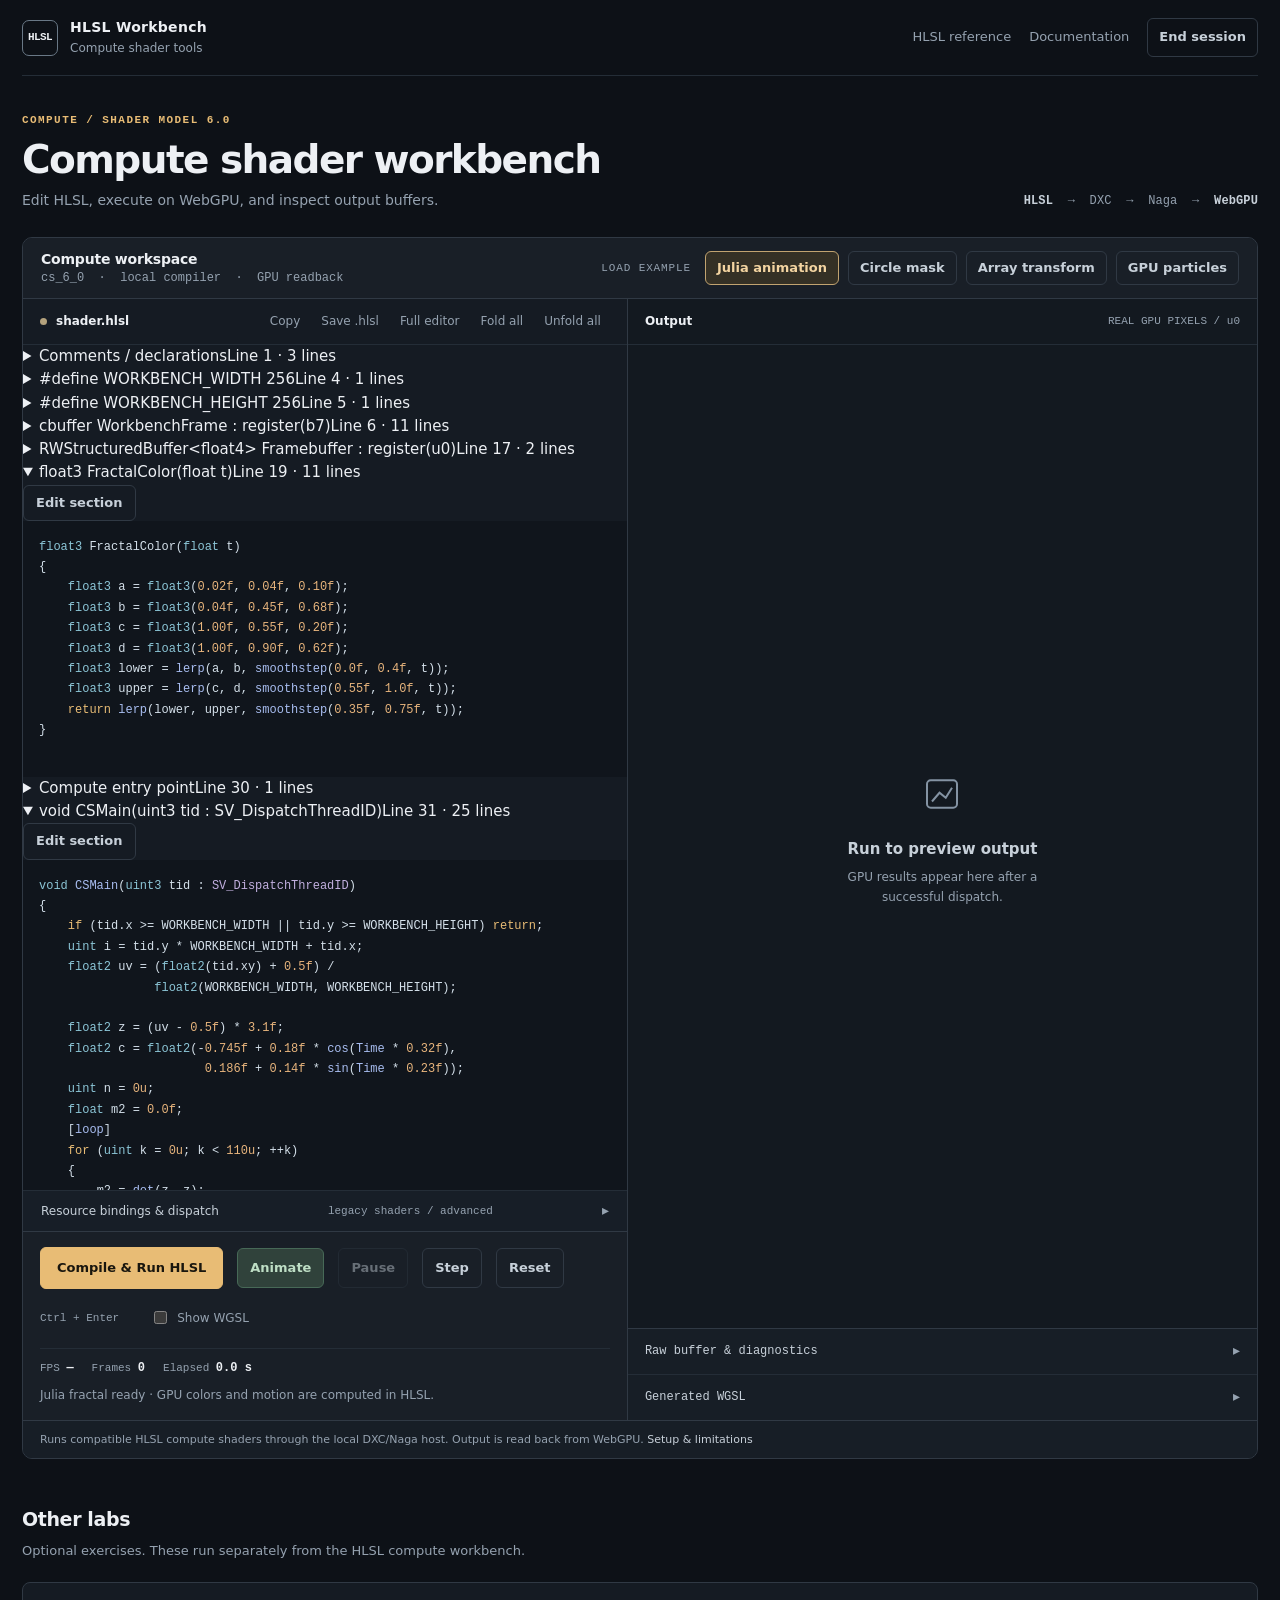
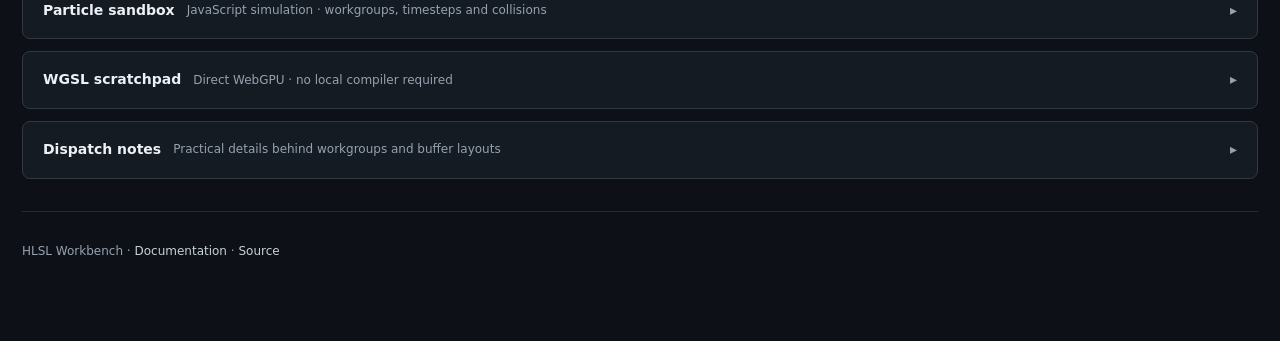
==== playground/index.html @ 0b7e2bdc "ui: add collapsible code section controls and concise hover documentation linked to separate example" ====
<!doctype html>
<html lang="en">
<head>
<meta charset="utf-8">
<meta name="viewport" content="width=device-width,initial-scale=1">
<meta name="description" content="HLSL shader workbench. Edit, compile, execute and inspect real WebGPU compute results.">
<meta name="theme-color" content="#0d1117">
<title>HLSL Workbench — Compute Shader Lab</title>
<link rel="stylesheet" href="workbench.css">
</head>
<body>
<main class="wrap">
  <header class="site-header">
    <div class="brand">
      <span class="brand-icon" aria-hidden="true">HLSL</span>
      <div>
        <div class="brand-title">HLSL Workbench</div>
        <div class="brand-sub">Compute shader tools</div>
      </div>
    </div>
    <nav class="header-actions" aria-label="Workspace navigation">
      <a href="hlsl-reference.html">HLSL reference</a>
      <a href="README.md">Documentation</a>
      <button class="quiet-button" id="close-playground" type="button" aria-label="End this playground session and stop the local compiler">End session</button>
    </nav>
  </header>

  <section class="hero" aria-labelledby="page-heading">
    <div>
      <div class="eyebrow">Compute / Shader Model 6.0</div>
      <h1 id="page-heading">Compute shader workbench</h1>
      <p>Edit HLSL, execute on WebGPU, and inspect output buffers.</p>
    </div>
    <div class="pipeline" aria-label="Compilation pipeline">
      <strong>HLSL</strong> &nbsp;→&nbsp; DXC &nbsp;→&nbsp; Naga &nbsp;→&nbsp; <strong>WebGPU</strong>
    </div>
  </section>

  <section class="workbench" aria-label="HLSL compute shader workbench">
    <div class="workbench-bar">
      <div>
        <div class="workbench-label">Compute workspace</div>
        <div class="workbench-meta">cs_6_0 &nbsp;·&nbsp; local compiler &nbsp;·&nbsp; GPU readback</div>
      </div>
      <div class="preset-bar" role="group" aria-label="Load a shader example">
        <span class="preset-label">Load example</span>
        <button id="example-julia" class="preset-button" type="button" aria-pressed="true">Julia animation</button>
        <button id="example-circle" class="preset-button" type="button" aria-pressed="false">Circle mask</button>
        <button id="example-scale" class="preset-button" type="button" aria-pressed="false">Array transform</button>
        <button id="restore-example" class="preset-button" type="button" aria-pressed="false">GPU particles</button>
      </div>
    </div>

    <div class="workspace-grid">
      <section class="editor-surface" aria-label="HLSL code editor">
        <div class="pane-header">
          <div class="pane-label"><span class="file-mark" aria-hidden="true"></span> shader.hlsl</div>
          <div class="editor-tools">
            <button id="copy" type="button">Copy</button>
            <button id="download" type="button">Save .hlsl</button>
            <button id="toggle-code-sections" class="editor-mode-button" type="button" aria-pressed="true">Full editor</button>
            <button id="fold-all" class="editor-mode-button" type="button">Fold all</button>
            <button id="unfold-all" class="editor-mode-button" type="button">Unfold all</button>
          </div>
        </div>
        <label class="sr-only" for="code">Editable HLSL compute shader source</label>
        <div class="editor-frame">
          <pre id="code-highlight" class="code-highlight" aria-hidden="true"><code id="code-highlight-content"></code></pre>
          <textarea id="code" class="code-editor" spellcheck="false" autocomplete="off" autocapitalize="off" aria-label="Editable HLSL compute shader source"></textarea>
        </div>
        <div id="code-sections" class="code-sections-view" aria-label="Foldable and editable HLSL code sections" hidden></div>
        <details class="bindings-panel">
          <summary>Resource bindings &amp; dispatch <span class="pane-hint">legacy shaders / advanced</span></summary>
          <p class="muted">Full-color Framebuffer HLSL shaders automatically use u0 and b7; no JSON animation manifest is needed. Older buffer-oriented examples still use this manual JSON panel.</p>
          <label class="sr-only" for="bindings">JSON buffer layout and dispatch</label>
          <textarea id="bindings" spellcheck="false" aria-label="JSON buffer layout and dispatch"></textarea>
        </details>
        <div class="run-bar">
          <div class="run-controls">
            <button id="run-gpu" class="primary" type="button">Compile &amp; Run HLSL</button>
            <button id="animate-gpu" class="minor-button" type="button">Animate</button>
            <button id="pause-gpu" class="minor-button" type="button" disabled>Pause</button>
            <button id="step-gpu" class="minor-button" type="button">Step</button>
            <button id="reset-gpu" class="minor-button" type="button">Reset</button>
            <span class="run-hint">Ctrl + Enter</span>
            <label class="check-wgsl"><input type="checkbox" id="show-wgsl"> Show WGSL</label>
          </div>
          <div class="animation-stats" aria-label="Live HLSL GPU animation counters">
            <span>FPS <strong id="animation-fps">—</strong></span>
            <span>Frames <strong id="animation-frames">0</strong></span>
            <span>Elapsed <strong id="animation-time">0.0 s</strong></span>
          </div>
          <p id="compile-status" role="status" aria-live="polite">Ready to compile.</p>
        </div>
      </section>

      <section class="preview-surface" aria-label="Shader output and GPU visualization">
        <div class="pane-header">
          <div class="pane-label">Output</div>
          <div class="pane-hint">REAL GPU PIXELS / u0</div>
        </div>
        <div class="preview-stage">
          <div id="gpu-preview-empty" class="preview-empty">
            <div class="preview-empty-inner">
              <div class="empty-graphic" aria-hidden="true"><svg viewBox="0 0 32 32" fill="none" stroke="currentColor" stroke-width="1.6"><rect x="4" y="5" width="24" height="22" rx="3"/><path d="M8 22l6-7 5 4 5-8"/></svg></div>
              <h3>Run to preview output</h3>
              <p>GPU results appear here after a successful dispatch.</p>
            </div>
          </div>
          <section id="gpu-visual-panel" class="gpu-visual-panel" aria-label="Actual GPU output visualization" hidden>
            <div class="visual-heading">
              <h3 id="gpu-visual-title">GPU output</h3>
              <span class="data-provenance">WebGPU / readback</span>
            </div>
            <div class="visual-chart">
              <canvas id="gpu-visual" width="640" height="640" role="img" aria-label="Actual GPU output, plotted as a square mask heatmap, XY scatter, or numeric bar chart"></canvas>
            </div>
            <p id="gpu-visual-legend"></p>
            <div class="visual-metrics" aria-label="GPU buffer statistics">
              <div class="visual-metric"><span>Samples</span><strong id="viz-samples">—</strong></div>
              <div class="visual-metric"><span id="viz-coverage-label">Coverage</span><strong id="viz-coverage">—</strong></div>
              <div class="visual-metric"><span>Range</span><strong id="viz-range">—</strong></div>
              <div class="visual-metric"><span>Mean</span><strong id="viz-mean">—</strong></div>
            </div>
            <p id="gpu-visual-summary" role="status" aria-live="polite"></p>
          </section>
        </div>
        <div class="inspectors">
          <details id="debug-output-panel">
            <summary>Raw buffer &amp; diagnostics</summary>
            <pre id="gpu-output" class="result-panel" aria-label="Compute shader output and errors">Run a shader to inspect its buffer contents.</pre>
          </details>
          <details id="wgsl-details">
            <summary>Generated WGSL</summary>
            <pre id="generated-wgsl" class="result-panel" aria-label="Translated HLSL-to-WGSL source" hidden></pre>
          </details>
        </div>
      </section>
    </div>
    <div class="workbench-foot">
      Runs compatible HLSL compute shaders through the local DXC/Naga host. Output is read back from WebGPU.
      <a href="README.md">Setup &amp; limitations</a>
    </div>
  </section>

  <section class="after-workbench" aria-label="Additional shader learning labs">
    <h2>Other labs</h2>
    <p class="section-intro">Optional exercises. These run separately from the HLSL compute workbench.</p>

    <details class="secondary-lab">
      <summary><span class="secondary-title">Particle sandbox</span><span class="secondary-desc">JavaScript simulation · workgroups, timesteps and collisions</span></summary>
      <div class="secondary-content">
        <div class="demo-grid">
          <aside class="demo-controls" aria-label="Simulation controls">
            <div class="ctrl"><label for="count">Particle count <output id="countValue">64</output></label><input id="count" type="range" min="1" max="256" value="64" step="1"></div>
            <div class="ctrl"><label for="gravity">Gravity <output id="gravityValue">1.20</output></label><input id="gravity" type="range" min="0" max="5" value="1.2" step=".1"></div>
            <div class="ctrl"><label for="bounce">Wall restitution <output id="bounceValue">0.75</output></label><input id="bounce" type="range" min="0" max="1" value=".75" step=".05"></div>
            <div class="ctrl"><label for="drag">Drag <output id="dragValue">0.05</output></label><input id="drag" type="range" min="0" max="2" value=".05" step=".05"></div>
            <div class="ctrl"><label for="timestep">Fixed time step <output id="timestepValue">16 ms</output></label><input id="timestep" type="range" min="4" max="40" value="16" step="1"></div>
            <div class="ctrl"><label for="groupsize">Threads per group</label><select id="groupsize"><option>32</option><option selected>64</option><option>128</option><option>256</option></select></div>
            <div class="ctrl"><label for="speed">Playback speed <output id="speedValue">1.00×</output></label><input id="speed" type="range" min=".25" max="2" value="1" step=".25"></div>
            <div class="buttons"><button class="primary" id="pause" type="button">Pause</button><button id="step" type="button">Step once</button><button id="reset" type="button">Reset</button></div>
            <p class="hint">Drag on the simulation to launch a particle.</p>
          </aside>
          <section aria-label="JavaScript particle visualization">
            <canvas id="scene" width="920" height="430" aria-label="JavaScript particle simulation, drag to launch a ball" role="img">Canvas required.</canvas>
            <div class="stats" aria-live="polite">
              <div class="stat"><strong id="statParticles">64</strong><span>Active particles</span></div>
              <div class="stat"><strong id="statGroups">1</strong><span>Workgroups</span></div>
              <div class="stat"><strong id="statIdle">0</strong><span>Idle lanes</span></div>
              <div class="stat"><strong id="statSteps">0</strong><span>Steps</span></div>
            </div>
            <p class="notice" id="notice" role="status">Drag in the simulation to launch a particle.</p>
            <h3>Workgroup occupancy</h3>
            <div id="groups" aria-label="Workgroup occupancy visualization"></div>
          </section>
        </div>
      </div>
    </details>

    <details class="secondary-lab">
      <summary><span class="secondary-title">WGSL scratchpad</span><span class="secondary-desc">Direct WebGPU · no local compiler required</span></summary>
      <div class="secondary-content">
        <p class="muted">This is a separate WGSL compute exercise, not HLSL. Change the multiplier and inspect the returned numbers.</p>
        <label for="wgsl-code">WGSL source</label>
        <textarea id="wgsl-code" class="code-editor" spellcheck="false" autocomplete="off" autocapitalize="off" aria-label="Editable WGSL shader source"></textarea>
        <label for="wgsl-input">Input values (JSON)</label>
        <textarea id="wgsl-input" class="code-editor" rows="2" spellcheck="false" aria-label="Input values JSON"></textarea>
        <div class="buttons"><button id="wgsl-run" class="primary" type="button">Run WGSL on GPU</button><button id="wgsl-reset" type="button">Reset</button></div>
        <pre id="wgsl-output" class="result-panel" aria-label="WGSL GPU output" role="status" aria-live="polite">Edit the shader and run it to inspect the output.</pre>
      </div>
    </details>

    <details class="secondary-lab">
      <summary><span class="secondary-title">Dispatch notes</span><span class="secondary-desc">Practical details behind workgroups and buffer layouts</span></summary>
      <div class="secondary-content steps">
        <div class="step"><strong>Workgroup occupancy</strong><p>65 particles at 64 threads per group dispatches 128 lanes. The last 63 lanes exit at the bounds guard.</p></div>
        <div class="step"><strong>Time integration</strong><p>A larger timestep can overshoot collision boundaries and reduce precision. The particle simulation uses a fixed-step integrator.</p></div>
        <div class="step"><strong>Memory layout</strong><p>Each invocation reads one particle and writes a distinct destination. A constant buffer supplies the common simulation parameters.</p></div>
        <div class="step"><strong>Execution distinction</strong><p>The main workbench compiles HLSL and executes WGSL on WebGPU. The particle sandbox is a separate JavaScript teaching model.</p></div>
      </div>
    </details>
  </section>

  <footer class="foot">HLSL Workbench · <a href="README.md">Documentation</a> · <a href="https://github.com/Cryosimorgh/HLSL-Docs">Source</a></footer>
</main>

<script id="shader-source" type="text/plain">
// DXC-compilable HLSL: dxc -T cs_6_0 -E CSMain -Fo particle-step.dxil particle-step.hlsl
#ifndef GROUP_SIZE
#define GROUP_SIZE 64
#endif

struct Ball
{
    float2 position; // world units: y increases downward
    float2 velocity;
};
StructuredBuffer<Ball> Source : register(t0);
RWStructuredBuffer<Ball> Destination : register(u0);
cbuffer Params : register(b0)
{
    float dt, gravity, bounce, drag;
    uint count;
    float radius, worldWidth, padding;
};
[numthreads(GROUP_SIZE, 1, 1)]
void CSMain(uint3 tid : SV_DispatchThreadID)
{
    uint i = tid.x;
    if (i >= count) return;
    Ball b = Source[i];
    b.velocity.y += gravity * dt;
    b.velocity *= exp(-drag * dt);
    b.position += b.velocity * dt;
    float left = radius, right = worldWidth - radius;
    float top = radius, bottom = 1.0f - radius;
    if (b.position.x < left)
    {
        b.position.x = left;
        b.velocity.x = abs(b.velocity.x) * bounce;
    }
    else if (b.position.x > right)
    {
        b.position.x = right;
        b.velocity.x = -abs(b.velocity.x) * bounce;
    }
    if (b.position.y < top)
    {
        b.position.y = top;
        b.velocity.y = abs(b.velocity.y) * bounce;
    }
    else if (b.position.y > bottom)
    {
        b.position.y = bottom;
        b.velocity.y = -abs(b.velocity.y) * bounce;
    }
    Destination[i] = b;
}
</script>
<script>
(function () {
    "use strict";
    const canvas = document.getElementById("scene");
    const ctx = canvas.getContext("2d");
    const worldWidth = canvas.width / canvas.height;
    const radius = 0.014;
    const maxCount = 256;
    const ids = ["count", "gravity", "bounce", "drag", "timestep", "groupsize", "speed"];
    const el = {};
    ids.forEach(function (id) { el[id] = document.getElementById(id); });
    let balls = [], steps = 0, paused = false, accumulator = 0, previous = 0, dragStart = null, dragEnd = null, noticeExpire = 0;
    const setText = function (id, text) { document.getElementById(id).textContent = text; };
    const val = function (id) { return Number(el[id].value); };
    function showMessage(text) {
        setText("notice", text);
        noticeExpire = performance.now() + 4200;
    }
    function updateLabels() {
        setText("countValue", String(val("count")));
        setText("gravityValue", val("gravity").toFixed(2));
        setText("bounceValue", val("bounce").toFixed(2));
        setText("dragValue", val("drag").toFixed(2));
        setText("timestepValue", String(val("timestep")) + " ms");
        setText("speedValue", val("speed").toFixed(2) + "×");
    }
    function reset() {
        const n = val("count");
        const columns = Math.ceil(Math.sqrt(n * worldWidth));
        const rows = Math.ceil(n / columns);
        const result = [];
        for (let i = 0; i < n; i++) {
            const x = (i % columns + 0.5) * worldWidth / columns;
            const y = (Math.floor(i / columns) + 0.5) / rows;
            result.push({
                x: x, y: y,
                vx: (((i * 7) % 11) - 5) * 0.12,
                vy: -0.12 - ((i * 13) % 9) * 0.04,
                id: i
            });
        }
        balls = result;
        steps = 0;
        accumulator = 0;
        updateLabels();
        updateStats();
        updateGroups();
    }
    function simulate() {
        const n = balls.length, size = val("groupsize"), dt = val("timestep") / 1000;
        const gravity = val("gravity"), bounce = val("bounce"), drag = val("drag");
        const damping = Math.exp(-drag * dt);
        const next = new Array(n);
        for (let group = 0; group < Math.ceil(n / size); group++) {
            for (let lane = 0; lane < size; lane++) {
                const i = group * size + lane;
                if (i >= n) continue; // HLSL: if (tid.x >= count) return;
                const a = balls[i];
                let vx = a.vx * damping, vy = (a.vy + gravity * dt) * damping;
                let x = a.x + vx * dt, y = a.y + vy * dt;
                if (x < radius) { x = radius; vx = Math.abs(vx) * bounce; }
                else if (x > worldWidth - radius) { x = worldWidth - radius; vx = -Math.abs(vx) * bounce; }
                if (y < radius) { y = radius; vy = Math.abs(vy) * bounce; }
                else if (y > 1 - radius) { y = 1 - radius; vy = -Math.abs(vy) * bounce; }
                next[i] = { x: x, y: y, vx: vx, vy: vy, id: a.id };
            }
        }
        balls = next;
        steps++;
    }
    function updateStats() {
        const n = balls.length, size = val("groupsize"), groups = Math.ceil(n / size);
        setText("statParticles", String(n));
        setText("statGroups", String(groups));
        setText("statIdle", String(groups * size - n));
        setText("statSteps", String(steps));
    }
    function updateGroups() {
        const n = balls.length, size = val("groupsize"), groups = Math.ceil(n / size);
        const root = document.getElementById("groups");
        root.textContent = "";
        const shown = groups <= 4 ? Array.from({ length: groups }, function (_, i) { return i; }) : [0, 1, 2, groups - 1];
        shown.forEach(function (g, order) {
            if (groups > 4 && order === 3) {
                const dots = document.createElement("p");
                dots.className = "muted";
                dots.textContent = "… intermediate groups omitted …";
                root.appendChild(dots);
            }
            const active = Math.min(size, Math.max(0, n - g * size));
            const card = document.createElement("div");
            card.className = "group";
            const row = document.createElement("div");
            row.className = "group-title";
            const a = document.createElement("span");
            a.textContent = "Group " + g;
            const b = document.createElement("span");
            b.textContent = active + " active / " + size + " lanes";
            row.appendChild(a); row.appendChild(b);
            const track = document.createElement("div");
            track.className = "group-track";
            const filled = document.createElement("div");
            filled.className = "group-filled";
            filled.style.width = (100 * active / size).toFixed(2) + "%";
            track.appendChild(filled);
            card.appendChild(row); card.appendChild(track);
            root.appendChild(card);
        });
    }
    function exampleShaderText() {
        const original = document.getElementById("shader-source").textContent.trim();
        const header = "// Sample host cbuffer values: dt=" + (val("timestep") / 1000).toFixed(3) +
            ", gravity=" + val("gravity").toFixed(2) + ", bounce=" + val("bounce").toFixed(2) +
            ", drag=" + val("drag").toFixed(2) + ", count=" + balls.length +
            ", radius=" + radius.toFixed(3) + ", worldWidth=" + worldWidth.toFixed(6) + "\n";
        return header + original.replace("#define GROUP_SIZE 64", "#define GROUP_SIZE " + val("groupsize")) + "\n";
    }
    function shaderText() { return document.getElementById("code").value; }
    function updateShader() {
        const node = document.getElementById("code");
        if (!node.dataset.dirty) { node.value = exampleShaderText(); window.HLSLHighlight?.refresh(); }
    }
    function draw() {
        const w = canvas.width, h = canvas.height;
        ctx.fillStyle = "#081424"; ctx.fillRect(0, 0, w, h);
        ctx.strokeStyle = "#19334b"; ctx.lineWidth = 1;
        for (let x = 0; x <= w; x += h / 4) {
            ctx.beginPath(); ctx.moveTo(x, 0); ctx.lineTo(x, h); ctx.stroke();
        }
        for (let y = 0; y <= h; y += h / 4) {
            ctx.beginPath(); ctx.moveTo(0, y); ctx.lineTo(w, y); ctx.stroke();
        }
        const border = radius * h;
        ctx.strokeStyle = "#407b91";
        ctx.lineWidth = 2;
        ctx.strokeRect(border, border, w - 2 * border, h - 2 * border);
        balls.forEach(function (b) {
            const speed = Math.sqrt(b.vx * b.vx + b.vy * b.vy);
            const hue = 190 + Math.min(65, speed * 55);
            ctx.beginPath(); ctx.arc(b.x * h, b.y * h, radius * h, 0, Math.PI * 2);
            ctx.fillStyle = "hsl(" + hue + " 90% 70%)";
            ctx.shadowBlur = 10; ctx.shadowColor = "#36d3e4"; ctx.fill(); ctx.shadowBlur = 0;
        });
        if (dragStart && dragEnd) {
            ctx.beginPath();
            ctx.moveTo(dragStart.x * h, dragStart.y * h);
            ctx.lineTo(dragEnd.x * h, dragEnd.y * h);
            ctx.lineWidth = 3; ctx.strokeStyle = "#facc15"; ctx.stroke();
        }
    }
    function frame(now) {
        if (!previous) previous = now;
        const elapsed = Math.min((now - previous) / 1000, 0.1);
        previous = now;
        if (!paused) {
            const dt = val("timestep") / 1000;
            accumulator += elapsed * val("speed");
            let iterations = 0;
            while (accumulator >= dt && iterations < 12) {
                simulate();
                accumulator -= dt;
                iterations++;
            }
            if (iterations === 12 && accumulator >= dt) accumulator = 0;
            if (iterations) updateStats();
        }
        if (noticeExpire && now > noticeExpire) {
            setText("notice", "Drag in the simulation to launch a particle.");
            noticeExpire = 0;
        }
        draw();
        requestAnimationFrame(frame);
    }
    function pointerPosition(e) {
        const box = canvas.getBoundingClientRect();
        return {
            x: Math.max(radius, Math.min(worldWidth - radius, (e.clientX - box.left) / box.width * worldWidth)),
            y: Math.max(radius, Math.min(1 - radius, (e.clientY - box.top) / box.height))
        };
    }
    canvas.addEventListener("pointerdown", function (e) {
        dragStart = pointerPosition(e);
        dragEnd = dragStart;
        canvas.setPointerCapture(e.pointerId);
    });
    canvas.addEventListener("pointermove", function (e) {
        if (dragStart) dragEnd = pointerPosition(e);
    });
    canvas.addEventListener("pointerup", function (e) {
        if (!dragStart) return;
        const end = pointerPosition(e);
        if (balls.length < maxCount) {
            const dx = end.x - dragStart.x, dy = end.y - dragStart.y;
            balls.push({ x: dragStart.x, y: dragStart.y,
                vx: Math.abs(dx) < .001 ? .25 : dx * 2.5,
                vy: Math.abs(dy) < .001 ? -.2 : dy * 2.5,
                id: balls.length });
            el.count.value = String(balls.length);
            updateLabels(); updateStats(); updateGroups(); updateShader();
            showMessage("Launched ball " + balls.length + " of " + maxCount + ".");
        } else {
            showMessage("Capacity reached: 256 particles. Lower the count or reset.");
        }
        dragStart = dragEnd = null;
    });
    canvas.addEventListener("pointercancel", function () { dragStart = dragEnd = null; });
    el.count.addEventListener("input", function () {
        reset(); updateShader();
    });
    ids.filter(function (id) { return id !== "count"; }).forEach(function (id) {
        el[id].addEventListener(id === "groupsize" ? "change" : "input", function () {
            updateLabels(); updateStats(); updateGroups(); updateShader();
        });
    });
    document.getElementById("pause").addEventListener("click", function () {
        paused = !paused;
        this.textContent = paused ? "Resume" : "Pause";
        showMessage(paused ? "Paused. Click Step once to advance." : "Simulation running.");
    });
    document.getElementById("step").addEventListener("click", function () {
        paused = true;
        document.getElementById("pause").textContent = "Resume";
        simulate(); updateStats(); showMessage("Advanced exactly one fixed simulation step.");
    });
    document.getElementById("reset").addEventListener("click", function () {
        reset(); updateShader(); showMessage("Reset to deterministic initial positions.");
    });
    document.getElementById("copy").addEventListener("click", function () {
        const text = shaderText();
        const message = function (s) { showMessage(s); };
        if (navigator.clipboard && navigator.clipboard.writeText) {
            navigator.clipboard.writeText(text).then(function () { message("HLSL source copied."); }, function () { message("Clipboard permission denied. Select and copy the code manually."); });
        } else {
            const tmp = document.createElement("textarea");
            tmp.value = text; document.body.appendChild(tmp); tmp.select();
            const ok = document.execCommand("copy");
            tmp.remove();
            message(ok ? "HLSL source copied." : "Select and copy the code manually.");
        }
    });
    document.getElementById("download").addEventListener("click", function () {
        const blob = new Blob([shaderText()], { type: "text/plain" });
        const url = URL.createObjectURL(blob);
        const link = document.createElement("a");
        link.href = url; link.download = "particle-step.hlsl";
        document.body.appendChild(link); link.click(); link.remove();
        setTimeout(function () { URL.revokeObjectURL(url); }, 1000);
        showMessage("HLSL source saved. Compile it separately with DXC.");
    });
    const codeEditor = document.getElementById("code");
    codeEditor.addEventListener("input", function () { codeEditor.dataset.dirty = "1"; });
    window.HLSLPlayground = {
        config: function () { return {
            count: balls.length, dt: val("timestep") / 1000,
            gravity: val("gravity"), bounce: val("bounce"), drag: val("drag"),
            radius: radius, worldWidth: worldWidth
        }; },
        particles: function () { return balls.map(function (b) {
            return { x: b.x, y: b.y, vx: b.vx, vy: b.vy };
        }); },
        restoreExample: function () { codeEditor.dataset.dirty = ""; updateShader(); },
        applyGpuParticles: function (values) {
            if (values.length < balls.length * 4) throw Error("GPU output lacks all particle values.");
            const next = balls.map(function (b, i) {
                const k = i * 4, x = values[k], y = values[k + 1],
                      vx = values[k + 2], vy = values[k + 3];
                if (![x, y, vx, vy].every(Number.isFinite)) {
                    throw Error("GPU generated non-finite particle state.");
                }
                return { x: Math.max(radius, Math.min(worldWidth - radius, x)),
                         y: Math.max(radius, Math.min(1 - radius, y)),
                         vx: vx, vy: vy, id: b.id };
            });
            balls = next;
            paused = true;
            document.getElementById("pause").textContent = "Resume";
            updateStats();
            showMessage("GPU result displayed; JavaScript simulation paused.");
        }
    };
    reset();
    // Legacy physics shader is only installed on explicit legacy selection.
    // Do not overwrite a source-controlled Julia/particle RGBA shader during boot.
    requestAnimationFrame(frame);
})();
</script>
<aside id="hlsl-help-tooltip" class="hlsl-help-tooltip" role="tooltip" aria-label="HLSL code documentation" hidden>
  <div class="doc-tooltip-head"><strong id="hlsl-help-title"></strong><span>HLSL reference</span></div>
  <p><b>What</b> <span id="hlsl-help-what"></span></p>
  <p><b>Does</b> <span id="hlsl-help-does"></span></p>
  <p><b>Use</b> <span id="hlsl-help-use"></span></p>
  <div class="doc-example-label">Code example</div>
  <pre class="doc-example"><code id="hlsl-help-example"></code></pre>
  <a id="hlsl-help-link" href="hlsl-reference.html" target="_blank" rel="noopener noreferrer">Open reference entry ↗</a>
</aside>
<script src="gpu-visualizer.js" defer></script>
<script src="hlsl-highlight.js" defer></script>
<script src="hlsl-docs-data.js" defer></script>
<script src="hlsl-fold-docs.js" defer></script>
<script src="live-runner.js" defer></script>
<script src="animation-runner.js" defer></script>
<script src="browser-gpu.js" defer></script>
</body>
</html>
---- playground/workbench.css ----
/* HLSL Workbench — deliberately restrained, content-first UI.
   All functionality remains plain HTML/JS with no external dependencies. */
:root{
  color-scheme:dark;
  --canvas:#0d1117;--surface:#151b23;--surface-2:#1b232d;--editor:#10151c;
  --border:#303944;--border-soft:#242d37;
  --ink:#edf0f4;--text:#c7d0d9;--muted:#95a2b0;
  --accent:#e8bc75;--accent-ink:#19160e;--danger:#eb9a8f;
  font:15px/1.55 -apple-system,BlinkMacSystemFont,"Segoe UI",Inter,system-ui,sans-serif;
  background:var(--canvas);color:var(--ink)
}
*{box-sizing:border-box}
html{scroll-behavior:smooth}
body{margin:0;min-width:320px}
button,input,textarea,select{font:inherit}
button{cursor:pointer}
button:disabled{cursor:wait;opacity:.65}
a{color:var(--accent);text-decoration:none}
a:hover{text-decoration:underline}
a:focus-visible,button:focus-visible,input:focus-visible,textarea:focus-visible,select:focus-visible,summary:focus-visible{
  outline:2px solid var(--accent);outline-offset:3px
}
[hidden]{display:none!important}
.wrap{max-width:1660px;margin:0 auto;padding:0 22px 80px}
.site-header{display:flex;align-items:center;justify-content:space-between;min-height:76px;gap:18px;border-bottom:1px solid var(--border-soft)}
.brand{display:flex;align-items:center;gap:12px;min-width:0}
.brand-icon{display:grid;place-items:center;width:36px;height:36px;border:1px solid #697886;border-radius:7px;
  color:var(--ink);font:700 11px/1 ui-monospace,SFMono-Regular,Consolas,monospace;letter-spacing:-.6px}
.brand-title{font-size:14px;font-weight:680;letter-spacing:.02em}
.brand-sub{font-size:12px;color:var(--muted)}
.header-actions{display:flex;align-items:center;gap:18px;white-space:nowrap}
.header-actions a{color:var(--muted);font-size:13px}
.header-actions .quiet-button{padding:8px 11px}
.quiet-button,.minor-button,.preset-button,.buttons button{
  border:1px solid var(--border);border-radius:6px;color:var(--text);background:transparent;
  padding:7px 12px;font-size:13px;font-weight:550;transition:background .12s,border-color .12s
}
.quiet-button:hover,.minor-button:hover,.preset-button:hover,.buttons button:hover{background:var(--surface-2);border-color:#617180;text-decoration:none}
.hero{display:flex;align-items:end;justify-content:space-between;gap:30px;padding:36px 0 25px}
.eyebrow{font:600 11px/1.6 ui-monospace,SFMono-Regular,Consolas,monospace;letter-spacing:.13em;color:var(--accent);text-transform:uppercase}
h1{font-size:clamp(27px,3.2vw,39px);line-height:1.16;letter-spacing:-.04em;font-weight:650;margin:7px 0 8px}
.hero p{margin:0;color:var(--muted);font-size:14px}
.pipeline{color:var(--muted);font:12px/1.6 ui-monospace,SFMono-Regular,Consolas,monospace;letter-spacing:.01em;text-align:right;white-space:nowrap}
.pipeline strong{color:var(--text);font-weight:550}
.workbench{border:1px solid var(--border);border-radius:10px;overflow:hidden;background:var(--surface)}
.workbench-bar{display:flex;justify-content:space-between;align-items:center;gap:15px;
  min-height:59px;padding:11px 18px;border-bottom:1px solid var(--border);background:#191f27}
.workbench-label{font-weight:630;font-size:14px;letter-spacing:-.015em}
.workbench-meta{font:12px/1.4 ui-monospace,SFMono-Regular,Consolas,monospace;color:var(--muted)}
.preset-bar{display:flex;align-items:center;gap:9px;flex-wrap:wrap}
.preset-label{font:11px/1.5 ui-monospace,SFMono-Regular,Consolas,monospace;color:var(--muted);text-transform:uppercase;letter-spacing:.08em;margin-right:5px}
.preset-button{padding:6px 11px}
.preset-button[aria-pressed="true"]{border-color:#c1a370;color:#f3d4a1;background:#343025}
.workspace-grid{display:grid;grid-template-columns:minmax(0,1fr) minmax(0,1.04fr);align-items:stretch}
.editor-surface,.preview-surface{min-width:0}
.editor-surface{display:flex;flex-direction:column;border-right:1px solid var(--border)}
.pane-header{display:flex;justify-content:space-between;align-items:center;gap:12px;
  min-height:46px;padding:8px 17px;border-bottom:1px solid var(--border-soft)}
.pane-label{display:flex;align-items:center;gap:9px;color:var(--ink);font-size:12px;font-weight:640}
.file-mark{width:7px;height:7px;border-radius:50%;background:#b4a27d}
.pane-hint{font:11px/1.3 ui-monospace,SFMono-Regular,Consolas,monospace;color:var(--muted)}
.editor-tools{display:flex;align-items:center;flex-wrap:wrap;gap:3px}
.editor-tools button{border:0;border-radius:4px;padding:5px 9px;color:var(--muted);font:12px/1.4 -apple-system,BlinkMacSystemFont,"Segoe UI",system-ui,sans-serif;background:transparent}
.editor-tools button:hover{color:var(--ink);background:var(--surface-2)}
.code-editor,#bindings{
  display:block;width:100%;max-width:100%;min-width:0;resize:vertical;white-space:pre;overflow:auto;
  background:var(--editor);color:#d8e1e9;border:0;border-radius:0;
  padding:23px 25px;font:13px/1.75 ui-monospace,SFMono-Regular,Consolas,"Liberation Mono",monospace;tab-size:4
}
/* Native-textarea editing over a safe, noninteractive syntax-colored mirror. */
.editor-frame{position:relative;height:clamp(430px,60vh,740px);min-height:260px;background:var(--editor);resize:vertical;overflow:hidden}
.editor-frame #code,.editor-frame .code-highlight{
  box-sizing:border-box;position:absolute;inset:0;width:100%;height:100%;margin:0;
  padding:23px 25px;border:0;border-radius:0;white-space:pre;tab-size:4;
  font:13px/1.75 ui-monospace,SFMono-Regular,Consolas,"Liberation Mono",monospace;
  font-variant-ligatures:none;letter-spacing:0
}
.editor-frame #code{
  z-index:2;min-height:0;flex:none;resize:none;overflow:auto;background:transparent;
  color:transparent;-webkit-text-fill-color:transparent;caret-color:#f0d49d
}
.editor-frame #code::selection{background:rgba(105,143,183,.40);color:transparent}
.editor-frame .code-highlight{
  z-index:1;pointer-events:none;overflow:hidden;background:var(--editor);
  color:#d8e1e9;max-height:none
}
.editor-frame .code-highlight code{font:inherit;color:inherit;white-space:inherit}
.tok-comment{color:#8593a1}.tok-preprocessor{color:#d1a5c5}
.tok-string{color:#a6ceaa}.tok-number{color:#e8b57d}
.tok-keyword{color:#e8bc75}.tok-type{color:#8cc6d7}
.tok-resource{color:#7dd2c7}.tok-builtin{color:#a8bdf0}
.tok-function{color:#a9ccef}.tok-identifier{color:#dae3ec}
.tok-property{color:#b7d9c2}.tok-semantic{color:#c1afdf}
.tok-punctuation{color:#98a5b4}
#bindings{height:230px;min-height:140px;border-top:1px solid var(--border);padding:16px 20px}
.code-editor:focus,#bindings:focus{outline:2px solid #707f8f;outline-offset:-2px}
.bindings-panel{margin:0;border-top:1px solid var(--border-soft);background:#171e27}
.bindings-panel summary{display:flex;align-items:center;justify-content:space-between;gap:10px;
  list-style:none;cursor:pointer;padding:11px 18px;font-size:12px;color:var(--text)}
.bindings-panel summary::-webkit-details-marker{display:none}
.bindings-panel summary::after{content:"▸";font:14px/1 ui-monospace,Consolas,monospace;color:var(--muted)}
.bindings-panel[open] summary::after{content:"▾"}
.bindings-panel summary:hover{background:var(--surface-2)}
.bindings-panel .muted{padding:0 18px 10px;margin:0;font-size:12px;color:var(--muted)}
.run-bar{border-top:1px solid var(--border);padding:15px 17px;background:#191f27}
.run-controls{display:flex;align-items:center;gap:14px;flex-wrap:wrap}
#run-gpu,.buttons .primary{
  background:var(--accent);border:1px solid var(--accent);color:var(--accent-ink);
  border-radius:6px;padding:10px 16px;font-weight:700;font-size:13px
}
#run-gpu:hover,.buttons .primary:hover{background:#f5cb8c}
.run-hint{color:var(--muted);font:11px/1.5 ui-monospace,SFMono-Regular,Consolas,monospace}
.animation-stats{display:flex;align-items:center;gap:18px;flex-wrap:wrap;margin-top:11px;padding-top:10px;border-top:1px solid var(--border-soft);color:var(--muted);font:11px/1.5 ui-monospace,SFMono-Regular,Consolas,monospace}
.animation-stats span{white-space:nowrap}
.animation-stats strong{font-size:12px;font-weight:680;color:var(--ink);font-variant-numeric:tabular-nums}
#animate-gpu{background:#30423b;color:#bedec5;border-color:#476957}
#animate-gpu:hover:not(:disabled){background:#39544a}
#pause-gpu:disabled,#step-gpu:disabled,#reset-gpu:disabled{opacity:.45;cursor:default}
.run-controls{row-gap:9px}
#animate-gpu,#pause-gpu,#step-gpu,#reset-gpu{padding:9px 12px;min-height:40px}

#compile-status{margin:9px 0 0;font-size:12px;color:var(--muted);min-height:17px;overflow-wrap:anywhere}
#compile-status.is-error{color:var(--danger)}
.preview-surface{display:flex;flex-direction:column;background:#131920}
.preview-stage{padding:10px 11px 9px;min-height:230px;flex:1;display:flex;flex-direction:column}
.preview-empty{min-height:240px;flex:1;display:grid;place-items:center;text-align:center;gap:12px;color:var(--muted);padding:20px 12px}
.preview-empty-inner{max-width:230px}
.empty-graphic{display:grid;place-items:center;width:56px;height:56px;margin:0 auto 16px;color:#8493a3}
.empty-graphic svg{width:40px;height:40px;display:block}
.preview-empty h3{font-size:15px;font-weight:620;color:var(--text);margin:0 0 7px}
.preview-empty p{font-size:12px;line-height:1.65;margin:0}
.gpu-visual-panel{display:flex;flex-direction:column;flex:1;gap:0;min-width:0}
.visual-heading{display:flex;justify-content:space-between;align-items:center;gap:12px;margin:1px 0 12px}
.visual-heading h3{font-size:13px;font-weight:640;margin:0}
.data-provenance{color:var(--muted);font:11px/1.5 ui-monospace,SFMono-Regular,Consolas,monospace}
.visual-chart{display:grid;place-items:center;min-width:0;background:var(--editor);
  border:0;border-radius:4px;padding:0;overflow:hidden}
#gpu-visual{display:block;aspect-ratio:1/1;width:100%;max-width:680px;height:auto;border:0;background:transparent;cursor:default;touch-action:auto}
#gpu-visual-legend{font-size:11px;line-height:1.55;color:var(--muted);margin:10px 2px 13px}
.visual-metrics{display:grid;grid-template-columns:repeat(4,minmax(0,1fr));gap:0;
  border-top:1px solid var(--border);border-bottom:1px solid var(--border);padding:13px 0}
.visual-metric{padding:0 11px;border-right:1px solid var(--border-soft)}
.visual-metric:first-child{padding-left:2px}
.visual-metric:last-child{border-right:0}
.visual-metric span{display:block;font:11px/1.5 ui-monospace,SFMono-Regular,Consolas,monospace;color:var(--muted);white-space:nowrap}
.visual-metric strong{display:block;font-size:17px;line-height:1.5;font-weight:620;font-variant-numeric:tabular-nums;letter-spacing:-.03em;color:var(--ink)}
#gpu-visual-summary{font-size:12px;line-height:1.55;color:var(--muted);margin:11px 0 0;overflow-wrap:anywhere}
#gpu-visual-summary.warning{color:#edbb7a}
.inspectors{border-top:1px solid var(--border);background:#171e26}
.inspectors details{border-bottom:1px solid var(--border-soft)}
.inspectors details:last-child{border-bottom:0}
.inspectors summary{display:flex;justify-content:space-between;align-items:center;
  list-style:none;padding:12px 17px;cursor:pointer;font:12px/1.5 ui-monospace,SFMono-Regular,Consolas,monospace;color:var(--text)}
.inspectors summary::-webkit-details-marker{display:none}
.inspectors summary:after{content:"▸";font-size:14px;color:var(--muted)}
.inspectors details[open] summary:after{content:"▾"}
.inspectors summary:hover{background:var(--surface-2)}
.inspectors pre{margin:0;border-top:1px solid var(--border-soft);border-radius:0}
pre{background:var(--editor);color:#d4e0ea;font:12px/1.7 ui-monospace,SFMono-Regular,Consolas,monospace;
  white-space:pre;overflow:auto;tab-size:4;padding:16px;max-height:330px;margin:0}
.check-wgsl{display:flex;align-items:center;gap:7px;padding:10px 17px;font-size:12px;color:var(--muted)}
.check-wgsl input{accent-color:var(--accent)}
.workbench-foot{padding:10px 17px;border-top:1px solid var(--border);font-size:11px;color:var(--muted);background:#171e26}
.workbench-foot a{color:var(--text)}
.after-workbench{padding:46px 0 0}
.after-workbench h2{font-size:19px;letter-spacing:-.02em;margin:0 0 7px}
.after-workbench .section-intro{font-size:13px;color:var(--muted);margin:0 0 20px}
.secondary-lab{border:1px solid var(--border);border-radius:8px;background:var(--surface);margin-bottom:12px;overflow:hidden}
.secondary-lab>summary{display:flex;align-items:center;gap:12px;padding:17px 20px;cursor:pointer;list-style:none}
.secondary-lab>summary::-webkit-details-marker{display:none}
.secondary-lab>summary:hover{background:var(--surface-2)}
.secondary-lab>summary:after{content:"▸";margin-left:auto;color:var(--muted);font-size:14px}
.secondary-lab[open]>summary:after{content:"▾"}
.secondary-title{font-size:14px;font-weight:650}
.secondary-desc{font-size:12px;color:var(--muted)}
.secondary-content{border-top:1px solid var(--border);padding:20px}
.demo-grid{display:grid;grid-template-columns:270px minmax(0,1fr);gap:20px}
.demo-controls{padding:0 5px 0 0}
.ctrl{margin:0 0 13px}
.ctrl>label{display:flex;justify-content:space-between;gap:8px;font-size:12px;margin-bottom:7px;color:var(--text)}
.ctrl output{color:var(--accent);font-variant-numeric:tabular-nums}
.ctrl input[type=range]{width:100%;accent-color:var(--accent)}
.ctrl select{width:100%;background:var(--editor);color:var(--text);padding:7px;border:1px solid var(--border);border-radius:4px}
.buttons{display:flex;flex-wrap:wrap;gap:8px}
#scene{display:block;width:100%;aspect-ratio:920/430;height:auto;cursor:crosshair;touch-action:none;
  border:1px solid var(--border);border-radius:5px;background:#0c1723}
.stats{display:grid;grid-template-columns:repeat(4,minmax(0,1fr));gap:10px;margin:12px 0}
.stat{border-top:1px solid var(--border);padding-top:8px}
.stat strong{display:block;font-size:18px;font-weight:600;font-variant-numeric:tabular-nums}
.stat span{font-size:11px;color:var(--muted)}
.notice,.hint,.muted{color:var(--muted);font-size:12px;line-height:1.6}
.hint{margin:10px 0}.notice{margin:9px 0}
h3{font-size:14px;font-weight:630;margin:14px 0 8px}
.group{border:1px solid var(--border);padding:8px;margin:7px 0;border-radius:4px}
.group-title{display:flex;justify-content:space-between;font-size:12px;color:var(--muted)}
.group-track{height:7px;background:#313b47;margin-top:6px;border-radius:2px;overflow:hidden}
.group-filled{height:100%;background:var(--accent)}
.secondary-lab textarea.code-editor{height:200px;min-height:120px;border:1px solid var(--border);border-radius:4px;margin:10px 0}
#wgsl-input.code-editor{height:70px;min-height:70px}
#wgsl-output.result-panel{border:1px solid var(--border);border-radius:4px;margin-top:12px}
.steps{display:grid;grid-template-columns:repeat(2,minmax(0,1fr));gap:13px}
.step{padding:13px 0;border-top:1px solid var(--border-soft)}
.step strong{font-size:13px}
.step p{font-size:12px;color:var(--muted);margin:6px 0 0}
.foot{font-size:12px;color:var(--muted);padding-top:30px;border-top:1px solid var(--border-soft);margin-top:32px}
.foot a{color:var(--text)}
.sr-only{position:absolute;width:1px;height:1px;padding:0;margin:-1px;overflow:hidden;clip:rect(0,0,0,0);white-space:nowrap;border:0}
@media(max-width:1160px){
  .workspace-grid{grid-template-columns:minmax(0,1fr) minmax(0,1fr)}
  .visual-metrics{grid-template-columns:repeat(2,minmax(0,1fr));row-gap:10px}
  .visual-metric:nth-child(2){border-right:0}
  .visual-metric:nth-child(3){padding-left:2px}
  .pipeline{display:none}
}
@media(max-width:850px){
  .workspace-grid{grid-template-columns:1fr}
  .editor-surface{border-right:0;border-bottom:1px solid var(--border)}
  .hero{padding-top:26px}
  .editor-frame{height:460px}
  .preview-empty{min-height:260px}
  .demo-grid{grid-template-columns:1fr}
}
@media(max-width:600px){
  .wrap{padding:0 14px 50px}
  .site-header{min-height:64px}
  .brand-sub{display:none}
  .header-actions{gap:9px}
  .header-actions a{display:none}
  .hero{padding:26px 0 20px}
  h1{font-size:29px}
  .workbench-bar{align-items:flex-start;flex-direction:column;padding:13px}
  .preset-bar{width:100%}
  .pane-header{padding:9px 11px}
  .code-editor,#bindings{padding:16px 13px;font-size:12px}
  .editor-frame{height:400px}
  .preview-stage{padding:12px}
  .visual-metric strong{font-size:15px}
  .visual-metric{padding:0 7px}
  .stats{grid-template-columns:repeat(2,minmax(0,1fr))}
  .secondary-content{padding:13px}
  .secondary-lab>summary{padding:15px}
  .secondary-desc{display:none}
  .steps{grid-template-columns:1fr}
}
@media(prefers-reduced-motion:reduce){
  html{scroll-behavior:auto}
  .quiet-button,.minor-button,.preset-button,.buttons button{transition:none}
}
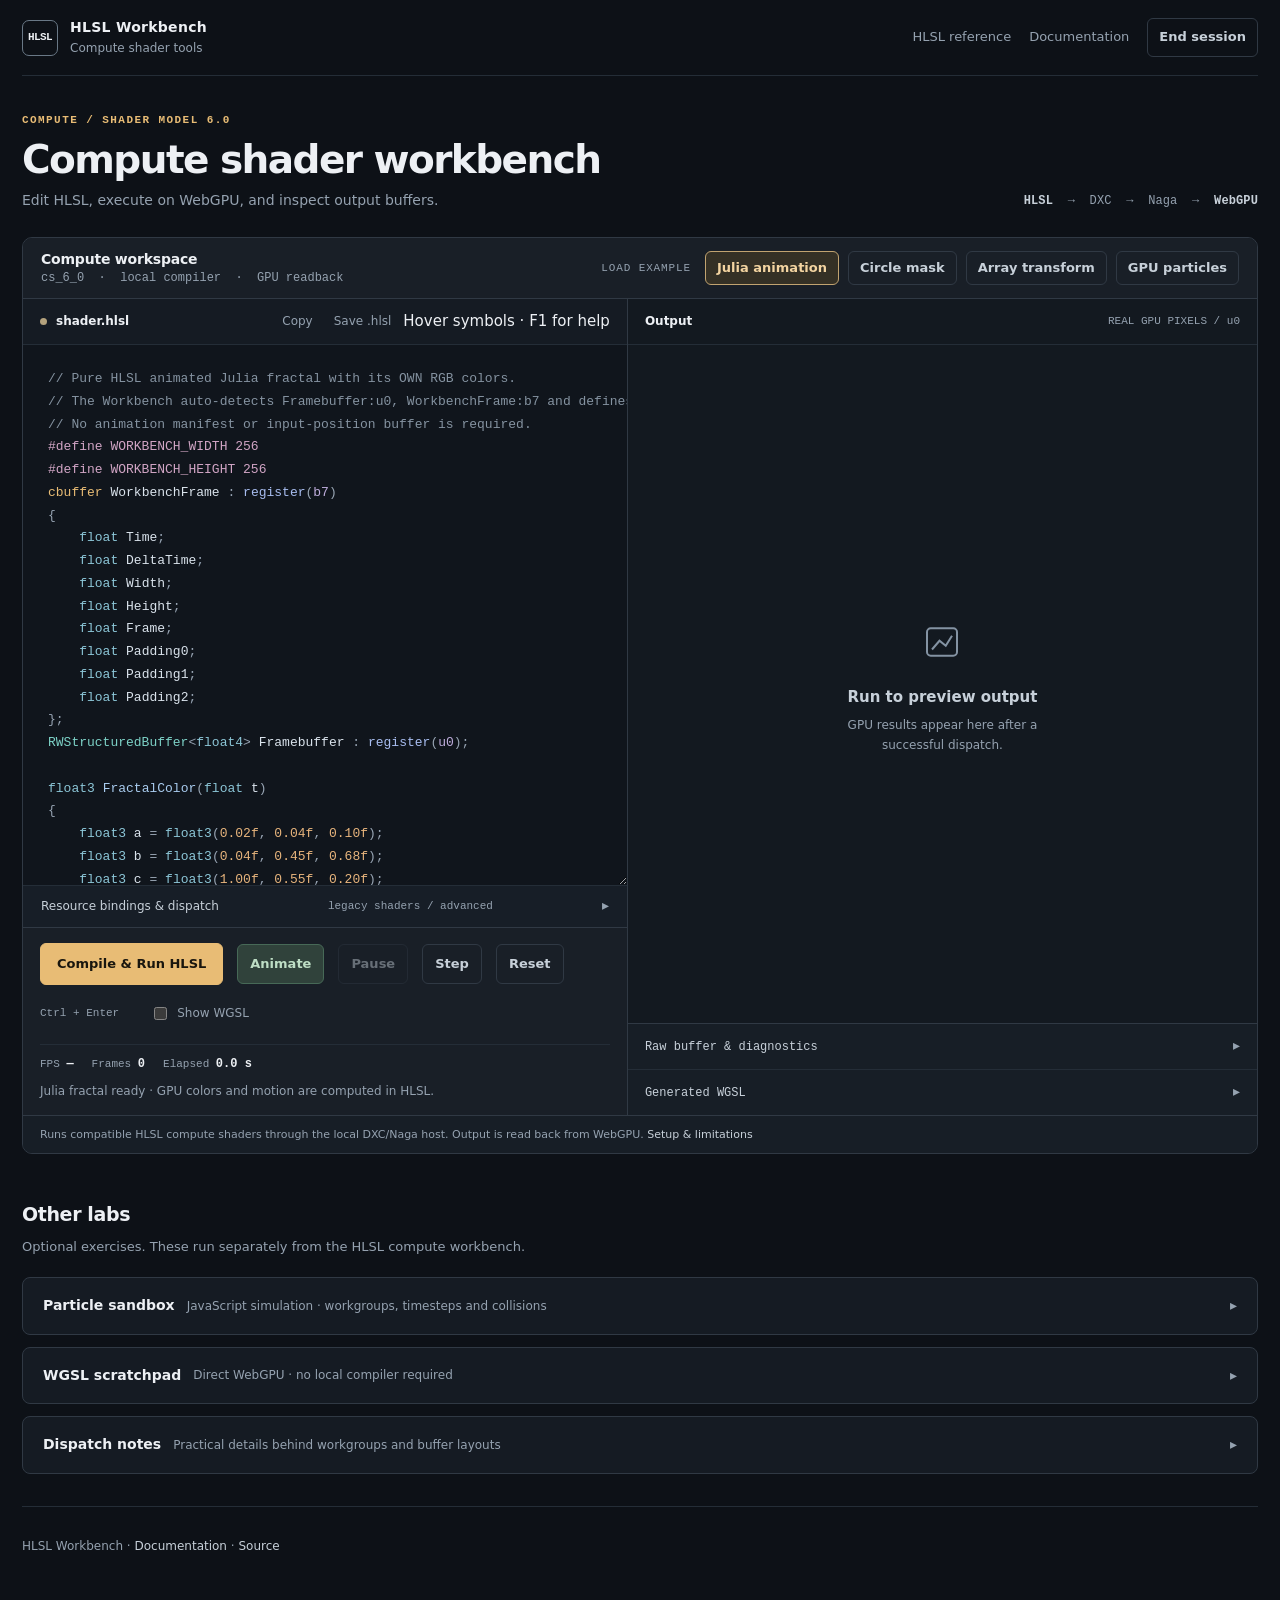
==== commit 16ba74be: "ui: replace nested code cards with single in-place CodeMirror editor and VS Code-style folding gutte" ====
--- a/playground/index.html
+++ b/playground/index.html
@@ -6,6 +6,8 @@
 <meta name="description" content="HLSL shader workbench. Edit, compile, execute and inspect real WebGPU compute results.">
 <meta name="theme-color" content="#0d1117">
 <title>HLSL Workbench — Compute Shader Lab</title>
+<link rel="stylesheet" href="vendor/codemirror/codemirror.css">
+<link rel="stylesheet" href="vendor/codemirror/foldgutter.css">
 <link rel="stylesheet" href="workbench.css">
 </head>
 <body>
@@ -58,7 +60,7 @@
           <div class="editor-tools">
             <button id="copy" type="button">Copy</button>
             <button id="download" type="button">Save .hlsl</button>
-            <button id="toggle-code-sections" class="editor-mode-button" type="button" aria-pressed="true">Full editor</button>
+            <span class="editor-help-hint">Hover symbols · F1 for help</span>
             <button id="fold-all" class="editor-mode-button" type="button">Fold all</button>
             <button id="unfold-all" class="editor-mode-button" type="button">Unfold all</button>
           </div>
@@ -68,7 +70,6 @@
           <pre id="code-highlight" class="code-highlight" aria-hidden="true"><code id="code-highlight-content"></code></pre>
           <textarea id="code" class="code-editor" spellcheck="false" autocomplete="off" autocapitalize="off" aria-label="Editable HLSL compute shader source"></textarea>
         </div>
-        <div id="code-sections" class="code-sections-view" aria-label="Foldable and editable HLSL code sections" hidden></div>
         <details class="bindings-panel">
           <summary>Resource bindings &amp; dispatch <span class="pane-hint">legacy shaders / advanced</span></summary>
           <p class="muted">Full-color Framebuffer HLSL shaders automatically use u0 and b7; no JSON animation manifest is needed. Older buffer-oriented examples still use this manual JSON panel.</p>
@@ -556,6 +557,10 @@
 <script src="gpu-visualizer.js" defer></script>
 <script src="hlsl-highlight.js" defer></script>
 <script src="hlsl-docs-data.js" defer></script>
+<script src="vendor/codemirror/codemirror.js" defer></script>
+<script src="vendor/codemirror/clike.js" defer></script>
+<script src="vendor/codemirror/foldcode.js" defer></script>
+<script src="vendor/codemirror/foldgutter.js" defer></script>
 <script src="hlsl-fold-docs.js" defer></script>
 <script src="live-runner.js" defer></script>
 <script src="animation-runner.js" defer></script>
--- a/playground/workbench.css
+++ b/playground/workbench.css
@@ -246,3 +246,69 @@
   html{scroll-behavior:auto}
   .quiet-button,.minor-button,.preset-button,.buttons button{transition:none}
 }
+
+
+/* HLSL code structure: actual foldable source chunks, each independently editable. */
+.editor-tools{flex-wrap:wrap;justify-content:flex-end}
+.editor-tools .editor-mode-button{
+  color:var(--text);border:1px solid var(--border);border-radius:5px;
+  padding:5px 9px;font-size:11px
+}
+.editor-tools .editor-mode-button[aria-pressed="true"]{
+  background:#33302a;color:var(--accent);border-color:#8f784e
+}
+.code-sections-view{
+  display:block;height:clamp(430px,60vh,740px);min-height:260px;
+  overflow:auto;background:var(--editor);padding:8px 10px 18px;
+  scrollbar-color:#58616c transparent
+}
+.code-section{border:1px solid #29313d;border-radius:6px;margin:8px 0;background:#131a23;overflow:hidden}
+.code-section>summary{display:flex;align-items:center;gap:9px;cursor:pointer;list-style:none;
+  padding:10px 12px;font:12px/1.45 ui-monospace,SFMono-Regular,Consolas,monospace}
+.code-section>summary::-webkit-details-marker{display:none}
+.code-section>summary:before{
+  content:"▸";color:var(--muted);font-size:12px;width:13px;flex:none
+}
+.code-section[open]>summary:before{content:"▾"}
+.code-section>summary:hover{background:#1b2530}
+.section-name{color:#d6e2ec;overflow:hidden;text-overflow:ellipsis;white-space:nowrap;min-width:0}
+.section-lines{margin-left:auto;flex:none;color:var(--muted);font-size:11px;white-space:nowrap}
+.section-body{border-top:1px solid var(--border-soft);position:relative}
+.section-body .section-edit-button{margin:8px 13px 1px;min-height:28px;padding:4px 9px;font-size:11px}
+.section-code{margin:0;border:0;max-height:none;overflow:auto;white-space:pre;
+  background:transparent;padding:10px 15px 15px;font:12.5px/1.75 ui-monospace,SFMono-Regular,Consolas,monospace;
+  color:#d8e1e9;tab-size:4}
+.section-editor{box-sizing:border-box;display:block;resize:vertical;width:calc(100% - 26px);min-height:110px;
+  margin:7px 13px 13px;padding:12px;background:#0d131b;color:#e3e8ed;
+  font:12.5px/1.7 ui-monospace,SFMono-Regular,Consolas,monospace;
+  border:1px solid #556579;border-radius:4px;white-space:pre;overflow:auto;tab-size:4}
+.doc-term{cursor:help;border-bottom:1px dotted transparent}
+.doc-term:hover,.doc-term:focus-visible{border-bottom-color:#ddb97c;outline:none;color:#f0d3a1}
+.hlsl-help-tooltip{
+  position:fixed;z-index:100;box-sizing:border-box;width:min(375px,calc(100vw - 18px));
+  max-height:min(560px,85vh);overflow:auto;padding:15px 16px 13px;
+  background:#222a34;border:1px solid #7c8794;border-radius:8px;color:#dfe6ec;
+  box-shadow:0 8px 35px rgba(0,0,0,.5);font:12px/1.5 -apple-system,BlinkMacSystemFont,"Segoe UI",system-ui,sans-serif
+}
+.hlsl-help-tooltip[hidden]{display:none}
+.doc-tooltip-head{display:flex;align-items:start;justify-content:space-between;gap:14px;
+  padding-bottom:9px;border-bottom:1px solid #414d5a;margin-bottom:10px}
+.doc-tooltip-head strong{font-size:14px;color:#f0d09a}
+.doc-tooltip-head span{font-size:10px;color:#a7b7c9;white-space:nowrap}
+.hlsl-help-tooltip p{margin:6px 0;line-height:1.45}
+.hlsl-help-tooltip p b{display:inline-block;color:#f0d09a;min-width:42px}
+.doc-example-label{margin:12px 0 5px;color:#b7c5d3;font-size:11px}
+.hlsl-help-tooltip .doc-example{
+  border:1px solid #445161;background:#111922;border-radius:5px;padding:10px 11px;
+  margin:0 0 10px;max-height:145px;white-space:pre;overflow:auto
+}
+.hlsl-help-tooltip .doc-example code{font:11.5px/1.5 ui-monospace,SFMono-Regular,Consolas,monospace}
+.hlsl-help-tooltip a{font-size:12px;display:inline-block;margin-top:3px}
+@media(max-width:850px){.code-sections-view{height:460px}}
+@media(max-width:600px){
+  .code-sections-view{height:400px;padding:6px}
+  .section-lines{display:none}
+  .section-code{font-size:11.5px;padding:9px}
+  .editor-tools{gap:4px}
+  .editor-tools .editor-mode-button{padding:4px 6px}
+}
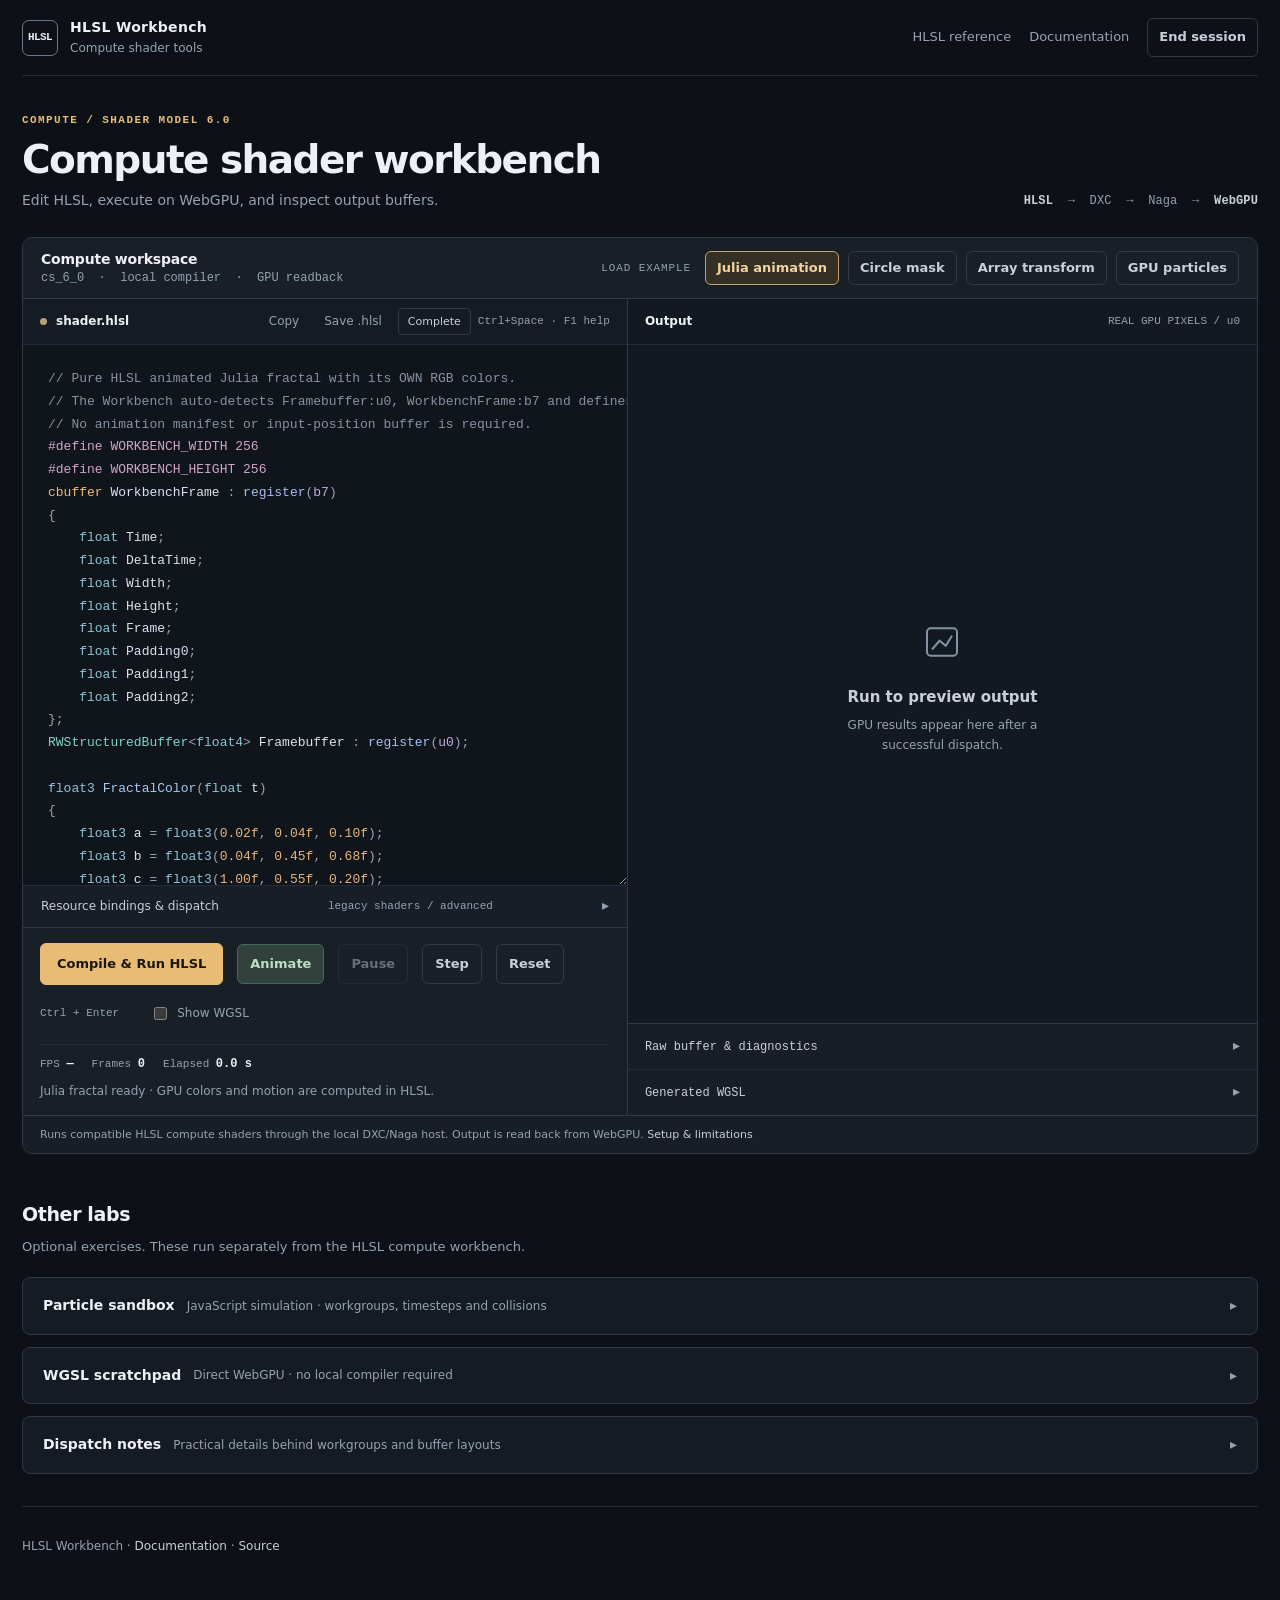
==== commit 4922f02c: "ui: add Ctrl+Space HLSL completion, inline function parameter popover and offline hint addon" ====
--- a/playground/index.html
+++ b/playground/index.html
@@ -8,6 +8,7 @@
 <title>HLSL Workbench — Compute Shader Lab</title>
 <link rel="stylesheet" href="vendor/codemirror/codemirror.css">
 <link rel="stylesheet" href="vendor/codemirror/foldgutter.css">
+<link rel="stylesheet" href="vendor/codemirror/show-hint.css">
 <link rel="stylesheet" href="workbench.css">
 </head>
 <body>
@@ -60,7 +61,8 @@
           <div class="editor-tools">
             <button id="copy" type="button">Copy</button>
             <button id="download" type="button">Save .hlsl</button>
-            <span class="editor-help-hint">Hover symbols · F1 for help</span>
+            <button id="trigger-completion" class="editor-mode-button" type="button" title="Show HLSL completions (Ctrl+Space)">Complete</button>
+            <span class="editor-help-hint">Ctrl+Space · F1 help</span>
             <button id="fold-all" class="editor-mode-button" type="button">Fold all</button>
             <button id="unfold-all" class="editor-mode-button" type="button">Unfold all</button>
           </div>
@@ -554,6 +556,11 @@
   <pre class="doc-example"><code id="hlsl-help-example"></code></pre>
   <a id="hlsl-help-link" href="hlsl-reference.html" target="_blank" rel="noopener noreferrer">Open reference entry ↗</a>
 </aside>
+<aside id="hlsl-signature-help" class="hlsl-signature-help" role="status" aria-label="HLSL function parameters" hidden>
+  <div class="signature-head"><strong id="hlsl-signature-name"></strong><span id="hlsl-signature-argument"></span></div>
+  <code id="hlsl-signature-code"></code>
+  <p id="hlsl-signature-summary"></p>
+</aside>
 <script src="gpu-visualizer.js" defer></script>
 <script src="hlsl-highlight.js" defer></script>
 <script src="hlsl-docs-data.js" defer></script>
@@ -561,7 +568,9 @@
 <script src="vendor/codemirror/clike.js" defer></script>
 <script src="vendor/codemirror/foldcode.js" defer></script>
 <script src="vendor/codemirror/foldgutter.js" defer></script>
+<script src="vendor/codemirror/show-hint.js" defer></script>
 <script src="hlsl-fold-docs.js" defer></script>
+<script src="hlsl-intellisense.js" defer></script>
 <script src="live-runner.js" defer></script>
 <script src="animation-runner.js" defer></script>
 <script src="browser-gpu.js" defer></script>
--- a/playground/workbench.css
+++ b/playground/workbench.css
@@ -248,42 +248,62 @@
 }
 
 
-/* HLSL code structure: actual foldable source chunks, each independently editable. */
-.editor-tools{flex-wrap:wrap;justify-content:flex-end}
+/* Foldable source stays in ONE editor. No detached code cards. */
+.editor-tools{flex-wrap:wrap;justify-content:flex-end;gap:7px}
 .editor-tools .editor-mode-button{
-  color:var(--text);border:1px solid var(--border);border-radius:5px;
+  color:var(--text);border:1px solid var(--border);border-radius:4px;
   padding:5px 9px;font-size:11px
 }
-.editor-tools .editor-mode-button[aria-pressed="true"]{
-  background:#33302a;color:var(--accent);border-color:#8f784e
-}
-.code-sections-view{
-  display:block;height:clamp(430px,60vh,740px);min-height:260px;
-  overflow:auto;background:var(--editor);padding:8px 10px 18px;
-  scrollbar-color:#58616c transparent
-}
-.code-section{border:1px solid #29313d;border-radius:6px;margin:8px 0;background:#131a23;overflow:hidden}
-.code-section>summary{display:flex;align-items:center;gap:9px;cursor:pointer;list-style:none;
-  padding:10px 12px;font:12px/1.45 ui-monospace,SFMono-Regular,Consolas,monospace}
-.code-section>summary::-webkit-details-marker{display:none}
-.code-section>summary:before{
-  content:"▸";color:var(--muted);font-size:12px;width:13px;flex:none
-}
-.code-section[open]>summary:before{content:"▾"}
-.code-section>summary:hover{background:#1b2530}
-.section-name{color:#d6e2ec;overflow:hidden;text-overflow:ellipsis;white-space:nowrap;min-width:0}
-.section-lines{margin-left:auto;flex:none;color:var(--muted);font-size:11px;white-space:nowrap}
-.section-body{border-top:1px solid var(--border-soft);position:relative}
-.section-body .section-edit-button{margin:8px 13px 1px;min-height:28px;padding:4px 9px;font-size:11px}
-.section-code{margin:0;border:0;max-height:none;overflow:auto;white-space:pre;
-  background:transparent;padding:10px 15px 15px;font:12.5px/1.75 ui-monospace,SFMono-Regular,Consolas,monospace;
-  color:#d8e1e9;tab-size:4}
-.section-editor{box-sizing:border-box;display:block;resize:vertical;width:calc(100% - 26px);min-height:110px;
-  margin:7px 13px 13px;padding:12px;background:#0d131b;color:#e3e8ed;
-  font:12.5px/1.7 ui-monospace,SFMono-Regular,Consolas,monospace;
-  border:1px solid #556579;border-radius:4px;white-space:pre;overflow:auto;tab-size:4}
-.doc-term{cursor:help;border-bottom:1px dotted transparent}
-.doc-term:hover,.doc-term:focus-visible{border-bottom-color:#ddb97c;outline:none;color:#f0d3a1}
+.editor-tools .editor-mode-button:hover{background:#222d37;border-color:#667586}
+.editor-help-hint{color:var(--muted);font:11px/1.4 ui-monospace,Consolas,monospace;white-space:nowrap}
+.editor-frame.has-codemirror #code-highlight{display:none!important}
+.editor-frame.has-codemirror>.CodeMirror{
+  position:absolute;inset:0;width:100%;height:100%;
+  background:var(--editor);color:#d8e1e9;border:0;border-radius:0;
+  font:13px/1.7 ui-monospace,SFMono-Regular,Consolas,"Liberation Mono",monospace;
+  font-variant-ligatures:none;letter-spacing:0
+}
+.editor-frame.has-codemirror .CodeMirror-scroll{min-height:0}
+.editor-frame.has-codemirror .CodeMirror-lines{padding:17px 0 26px}
+.editor-frame.has-codemirror .CodeMirror pre.CodeMirror-line,
+.editor-frame.has-codemirror .CodeMirror pre.CodeMirror-line-like{padding:0 14px 0 8px}
+.editor-frame.has-codemirror .CodeMirror-gutters{
+  background:#121923;border-right:1px solid #2b3541;color:#758393;
+}
+.editor-frame.has-codemirror .CodeMirror-linenumber{color:#6d7b89;padding:0 6px 0 3px}
+.editor-frame.has-codemirror .CodeMirror-foldgutter{width:19px}
+.editor-frame.has-codemirror .CodeMirror-foldgutter-open,
+.editor-frame.has-codemirror .CodeMirror-foldgutter-folded{
+  width:18px;color:#8594a5;text-align:center;font-size:11px;
+  padding:0;cursor:pointer;line-height:inherit
+}
+.editor-frame.has-codemirror .CodeMirror-foldgutter-open::after{content:"⌄"}
+.editor-frame.has-codemirror .CodeMirror-foldgutter-folded::after{content:"›"}
+.editor-frame.has-codemirror .CodeMirror-foldgutter-open:hover,
+.editor-frame.has-codemirror .CodeMirror-foldgutter-folded:hover{color:#e8bc75}
+.editor-frame.has-codemirror .CodeMirror-foldmarker{
+  color:#e8bc75;border:1px solid #505c6a;border-radius:3px;
+  background:#222e3a;padding:0 6px;cursor:pointer
+}
+.editor-frame.has-codemirror .CodeMirror-cursor{border-left:1px solid #f0d49d}
+.editor-frame.has-codemirror .CodeMirror-selected{background:#3b5068!important}
+.editor-frame.has-codemirror .CodeMirror-focused .CodeMirror-selected{background:#416283!important}
+.editor-frame.has-codemirror .CodeMirror-activeline-background{background:#1a2430}
+.editor-frame.has-codemirror .cm-comment{color:#8493a3}
+.editor-frame.has-codemirror .cm-keyword{color:#e8bc75}
+.editor-frame.has-codemirror .cm-type{color:#8cc6d7}
+.editor-frame.has-codemirror .cm-variable-2{color:#7dd2c7}
+.editor-frame.has-codemirror .cm-variable{color:#dce5ed}
+.editor-frame.has-codemirror .cm-def{color:#b1cbef}
+.editor-frame.has-codemirror .cm-number{color:#e8b57d}
+.editor-frame.has-codemirror .cm-atom{color:#c1afdf}
+.editor-frame.has-codemirror .cm-builtin{color:#a8bdf0}
+.editor-frame.has-codemirror .cm-meta{color:#d1a5c5}
+.editor-frame.has-codemirror .cm-string{color:#a6ceaa}
+.editor-frame.has-codemirror .cm-operator{color:#b2bcc8}
+.editor-frame.has-codemirror .CodeMirror-matchingbracket{
+  color:#eac78d!important;outline:1px solid #63788f
+}
 .hlsl-help-tooltip{
   position:fixed;z-index:100;box-sizing:border-box;width:min(375px,calc(100vw - 18px));
   max-height:min(560px,85vh);overflow:auto;padding:15px 16px 13px;
@@ -304,11 +324,8 @@
 }
 .hlsl-help-tooltip .doc-example code{font:11.5px/1.5 ui-monospace,SFMono-Regular,Consolas,monospace}
 .hlsl-help-tooltip a{font-size:12px;display:inline-block;margin-top:3px}
-@media(max-width:850px){.code-sections-view{height:460px}}
 @media(max-width:600px){
-  .code-sections-view{height:400px;padding:6px}
-  .section-lines{display:none}
-  .section-code{font-size:11.5px;padding:9px}
   .editor-tools{gap:4px}
   .editor-tools .editor-mode-button{padding:4px 6px}
-}
+  .editor-help-hint{display:none}
+}
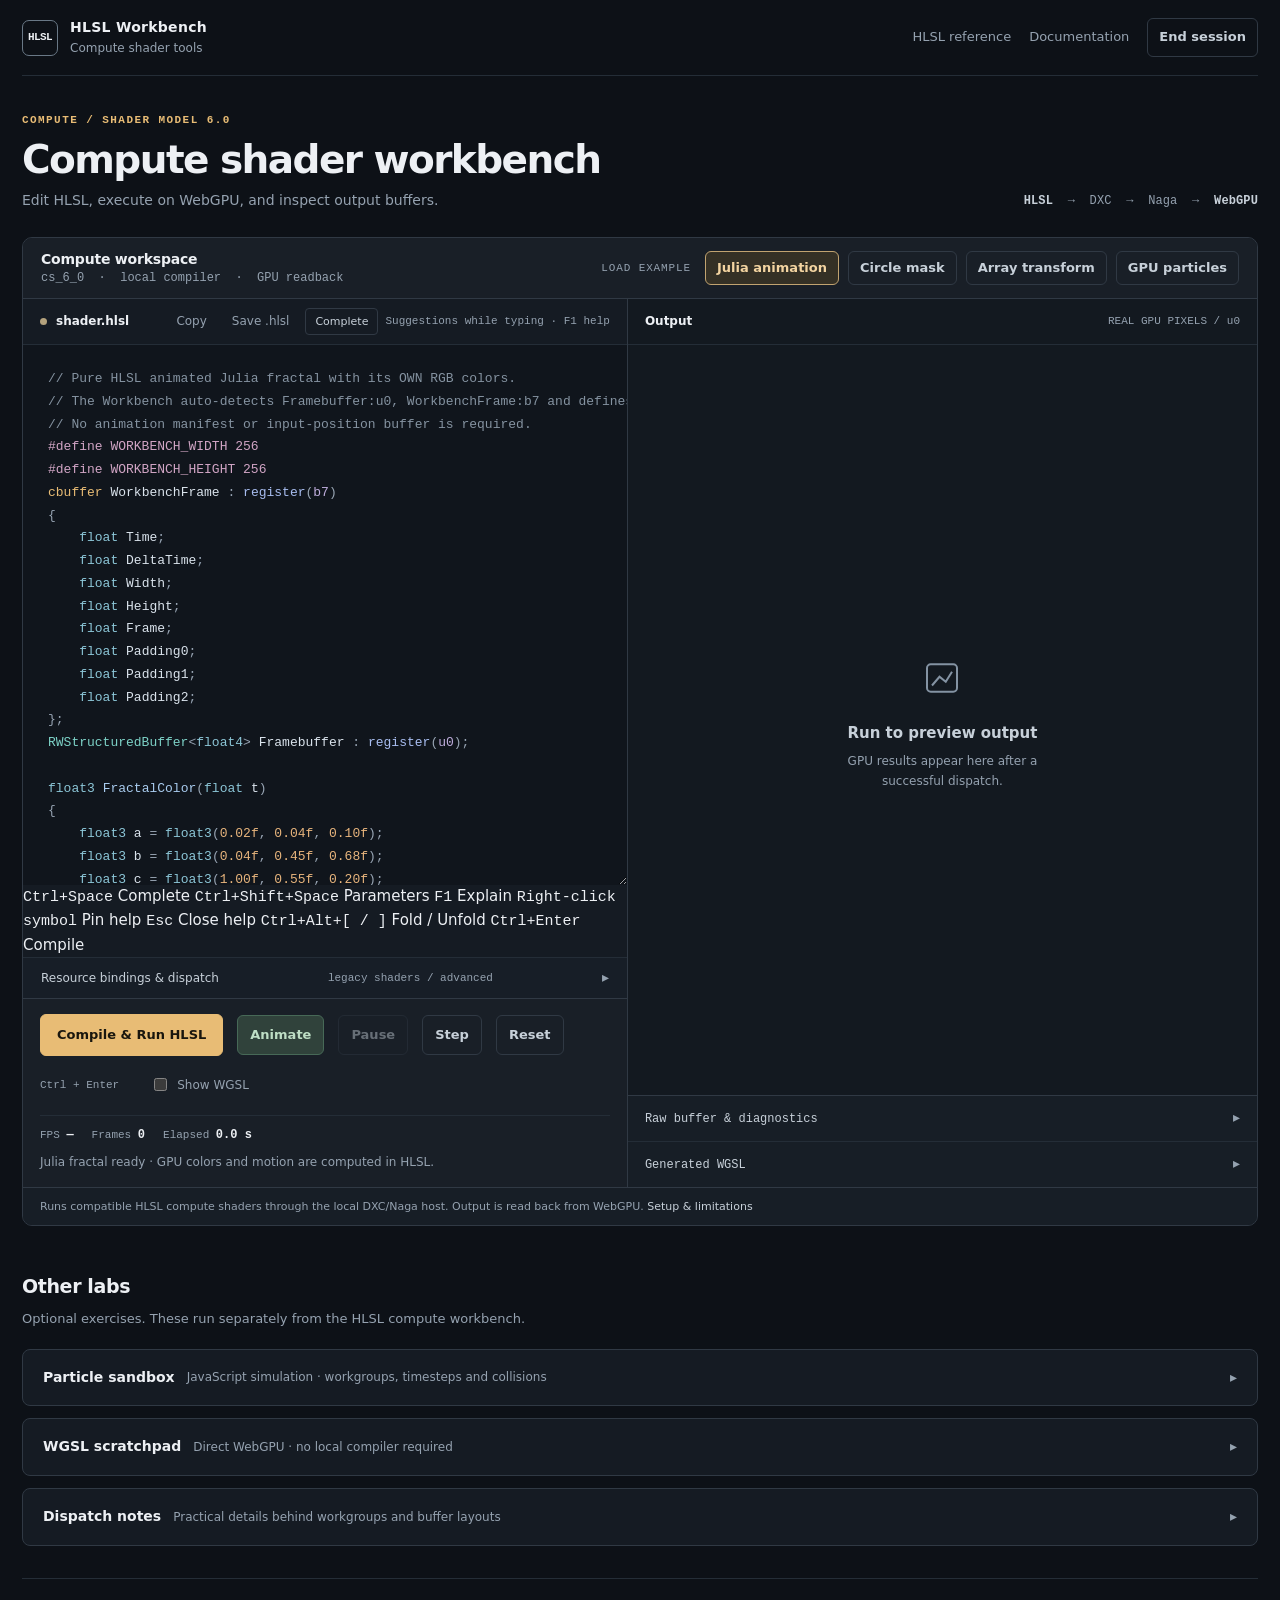
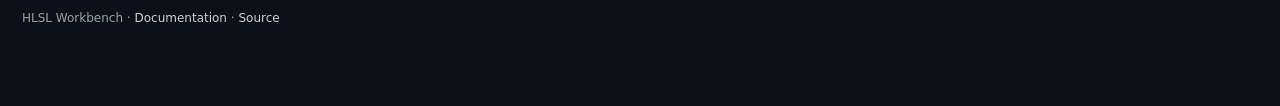
==== commit ccb6e033: "ui: display editor shortcuts in scene and add pin/close controls to interactive HLSL documentation" ====
--- a/playground/index.html
+++ b/playground/index.html
@@ -62,7 +62,7 @@
             <button id="copy" type="button">Copy</button>
             <button id="download" type="button">Save .hlsl</button>
             <button id="trigger-completion" class="editor-mode-button" type="button" title="Show HLSL completions (Ctrl+Space)">Complete</button>
-            <span class="editor-help-hint">Ctrl+Space · F1 help</span>
+            <span class="editor-help-hint">Suggestions while typing · F1 help</span>
             <button id="fold-all" class="editor-mode-button" type="button">Fold all</button>
             <button id="unfold-all" class="editor-mode-button" type="button">Unfold all</button>
           </div>
@@ -71,6 +71,15 @@
         <div class="editor-frame">
           <pre id="code-highlight" class="code-highlight" aria-hidden="true"><code id="code-highlight-content"></code></pre>
           <textarea id="code" class="code-editor" spellcheck="false" autocomplete="off" autocapitalize="off" aria-label="Editable HLSL compute shader source"></textarea>
+        </div>
+        <div class="editor-shortcuts" aria-label="HLSL editor keyboard and mouse shortcuts">
+          <span><kbd>Ctrl+Space</kbd> Complete</span>
+          <span><kbd>Ctrl+Shift+Space</kbd> Parameters</span>
+          <span><kbd>F1</kbd> Explain</span>
+          <span><kbd>Right-click symbol</kbd> Pin help</span>
+          <span><kbd>Esc</kbd> Close help</span>
+          <span><kbd>Ctrl+Alt+[ / ]</kbd> Fold / Unfold</span>
+          <span><kbd>Ctrl+Enter</kbd> Compile</span>
         </div>
         <details class="bindings-panel">
           <summary>Resource bindings &amp; dispatch <span class="pane-hint">legacy shaders / advanced</span></summary>
@@ -548,7 +557,11 @@
 })();
 </script>
 <aside id="hlsl-help-tooltip" class="hlsl-help-tooltip" role="tooltip" aria-label="HLSL code documentation" hidden>
-  <div class="doc-tooltip-head"><strong id="hlsl-help-title"></strong><span>HLSL reference</span></div>
+  <div class="doc-tooltip-head">
+    <strong id="hlsl-help-title"></strong>
+    <span id="hlsl-help-pin-state">Hover or right-click to pin</span>
+    <button type="button" id="hlsl-help-close" class="hlsl-help-close" aria-label="Close HLSL help">×</button>
+  </div>
   <p><b>What</b> <span id="hlsl-help-what"></span></p>
   <p><b>Does</b> <span id="hlsl-help-does"></span></p>
   <p><b>Use</b> <span id="hlsl-help-use"></span></p>
--- a/playground/workbench.css
+++ b/playground/workbench.css
@@ -301,6 +301,40 @@
 .editor-frame.has-codemirror .cm-meta{color:#d1a5c5}
 .editor-frame.has-codemirror .cm-string{color:#a6ceaa}
 .editor-frame.has-codemirror .cm-operator{color:#b2bcc8}
+/* Offline HLSL completion dropdown and function signature popover. */
+.CodeMirror-hints{
+  z-index:140;box-sizing:border-box;min-width:255px;max-width:min(480px,90vw);
+  max-height:285px;overflow:auto;background:#1d2732;border:1px solid #526173;
+  border-radius:6px;box-shadow:0 10px 32px rgba(0,0,0,.5);
+  padding:4px;scrollbar-color:#566779 #1d2732;
+  color:#dde7ef;font:12px/1.5 ui-monospace,SFMono-Regular,Consolas,monospace
+}
+.CodeMirror-hint{
+  box-sizing:border-box;display:flex;align-items:baseline;gap:11px;
+  padding:6px 9px;border-radius:3px;white-space:nowrap;max-width:100%;
+  color:#d9e6ef
+}
+.CodeMirror-hint-active{background:#33506b;color:#fff}
+.hlsl-hint-name{min-width:0;overflow:hidden;text-overflow:ellipsis;color:#c5d9ef;font-weight:600}
+.hlsl-hint-type .hlsl-hint-name,.hlsl-hint-resource .hlsl-hint-name{color:#94ccdc}
+.hlsl-hint-function .hlsl-hint-name,.hlsl-hint-intrinsic .hlsl-hint-name{color:#ecc284}
+.hlsl-hint-macro .hlsl-hint-name{color:#dcb5d7}
+.hlsl-hint-kind{color:#a0afbe;font-size:10px;margin-left:auto}
+.hlsl-hint-description{max-width:210px;overflow:hidden;text-overflow:ellipsis;color:#95a7b7;font-size:10px}
+.CodeMirror-hint-active .hlsl-hint-kind,.CodeMirror-hint-active .hlsl-hint-description{color:#c3d0de}
+.hlsl-signature-help{
+  position:fixed;z-index:130;box-sizing:border-box;width:min(420px,calc(100vw - 20px));
+  border:1px solid #65778a;border-radius:6px;padding:10px 12px;
+  background:#25303b;color:#e2e9ef;box-shadow:0 10px 28px rgba(0,0,0,.42);
+  font:12px/1.45 ui-monospace,SFMono-Regular,Consolas,monospace;
+  pointer-events:none
+}
+.hlsl-signature-help[hidden]{display:none}
+.signature-head{display:flex;align-items:center;justify-content:space-between;gap:10px;margin-bottom:7px}
+.signature-head strong{color:#ebc487}
+.signature-head span{color:#adc2d6;font-size:11px}
+.hlsl-signature-help>code{display:block;white-space:pre-wrap;overflow-wrap:anywhere;color:#d6e7f6}
+.hlsl-signature-help p{margin:7px 0 0;color:#bdcad5;font:11px/1.5 system-ui,sans-serif}
 .editor-frame.has-codemirror .CodeMirror-matchingbracket{
   color:#eac78d!important;outline:1px solid #63788f
 }
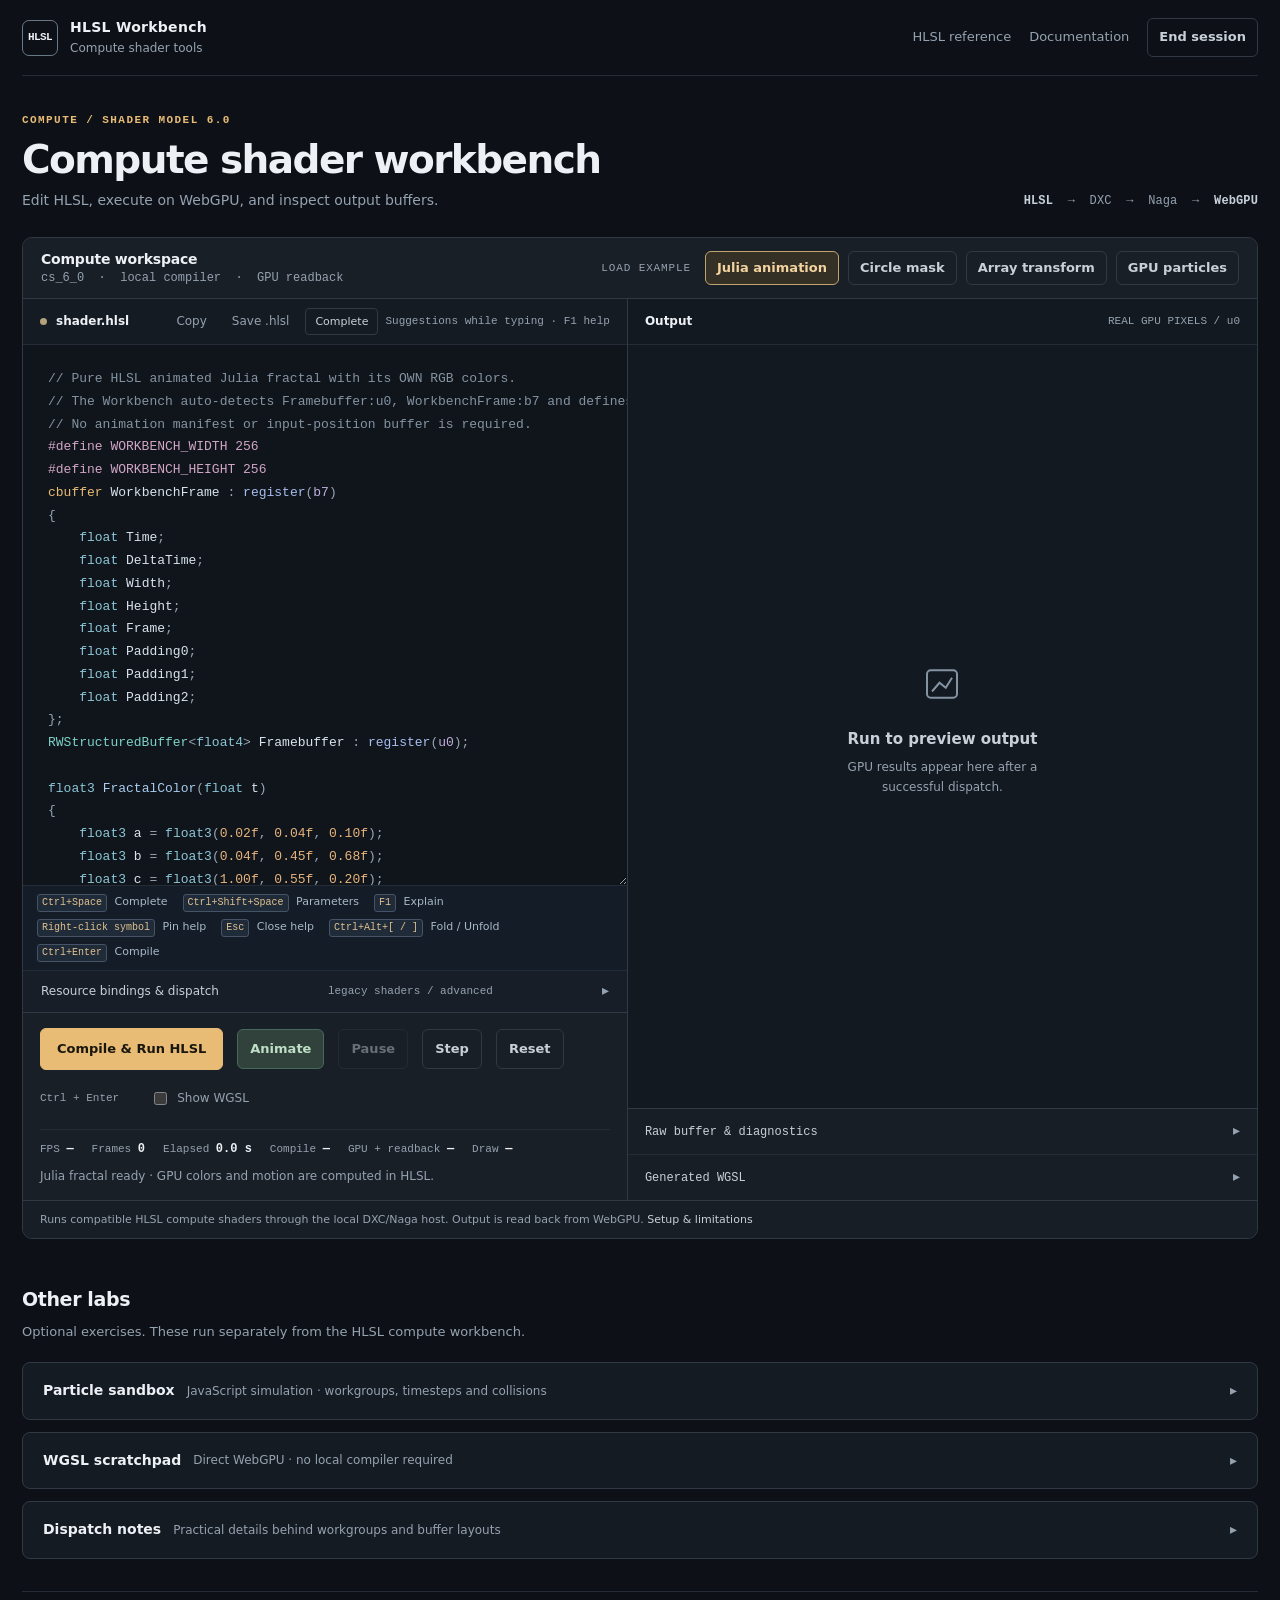
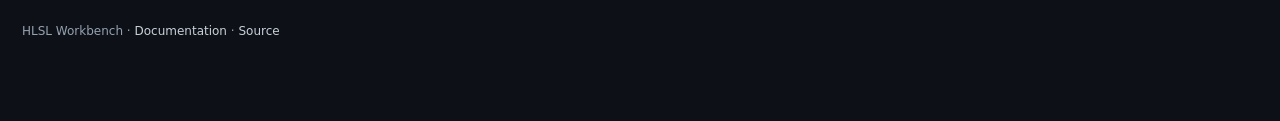
==== commit 085dd175: "ui(perf): display compile, GPU+readback and canvas draw latencies alongside animation FPS" ====
--- a/playground/index.html
+++ b/playground/index.html
@@ -101,6 +101,9 @@
             <span>FPS <strong id="animation-fps">—</strong></span>
             <span>Frames <strong id="animation-frames">0</strong></span>
             <span>Elapsed <strong id="animation-time">0.0 s</strong></span>
+            <span>Compile <strong id="animation-compile-ms">—</strong></span>
+            <span>GPU + readback <strong id="animation-readback-ms">—</strong></span>
+            <span>Draw <strong id="animation-draw-ms">—</strong></span>
           </div>
           <p id="compile-status" role="status" aria-live="polite">Ready to compile.</p>
         </div>
--- a/playground/workbench.css
+++ b/playground/workbench.css
@@ -338,17 +338,31 @@
 .editor-frame.has-codemirror .CodeMirror-matchingbracket{
   color:#eac78d!important;outline:1px solid #63788f
 }
+.editor-shortcuts{
+  display:flex;flex-wrap:wrap;gap:7px 15px;align-items:center;
+  border-top:1px solid var(--border-soft);padding:8px 14px;
+  background:#141d27;color:#a8b7c6;font:11px/1.5 system-ui,sans-serif;
+}
+.editor-shortcuts span{white-space:nowrap}
+.editor-shortcuts kbd{display:inline-block;font:10px/1.4 ui-monospace,SFMono-Regular,Consolas,monospace;
+  padding:1px 4px;border:1px solid #455365;border-radius:3px;
+  background:#1f2b39;color:#e2c28f;margin-right:4px}
+.hlsl-help-close{cursor:pointer;border:1px solid #566577;color:#cad4df;
+  background:#2a3949;border-radius:4px;min-width:25px;min-height:23px;
+  font:18px/1 sans-serif;padding:0 5px}
+.hlsl-help-close:hover{background:#435466}
 .hlsl-help-tooltip{
   position:fixed;z-index:100;box-sizing:border-box;width:min(375px,calc(100vw - 18px));
   max-height:min(560px,85vh);overflow:auto;padding:15px 16px 13px;
   background:#222a34;border:1px solid #7c8794;border-radius:8px;color:#dfe6ec;
+  user-select:text;pointer-events:auto;z-index:250;
   box-shadow:0 8px 35px rgba(0,0,0,.5);font:12px/1.5 -apple-system,BlinkMacSystemFont,"Segoe UI",system-ui,sans-serif
 }
 .hlsl-help-tooltip[hidden]{display:none}
 .doc-tooltip-head{display:flex;align-items:start;justify-content:space-between;gap:14px;
   padding-bottom:9px;border-bottom:1px solid #414d5a;margin-bottom:10px}
 .doc-tooltip-head strong{font-size:14px;color:#f0d09a}
-.doc-tooltip-head span{font-size:10px;color:#a7b7c9;white-space:nowrap}
+.doc-tooltip-head span{font-size:10px;color:#a7b7c9;white-space:nowrap;flex:1}
 .hlsl-help-tooltip p{margin:6px 0;line-height:1.45}
 .hlsl-help-tooltip p b{display:inline-block;color:#f0d09a;min-width:42px}
 .doc-example-label{margin:12px 0 5px;color:#b7c5d3;font-size:11px}
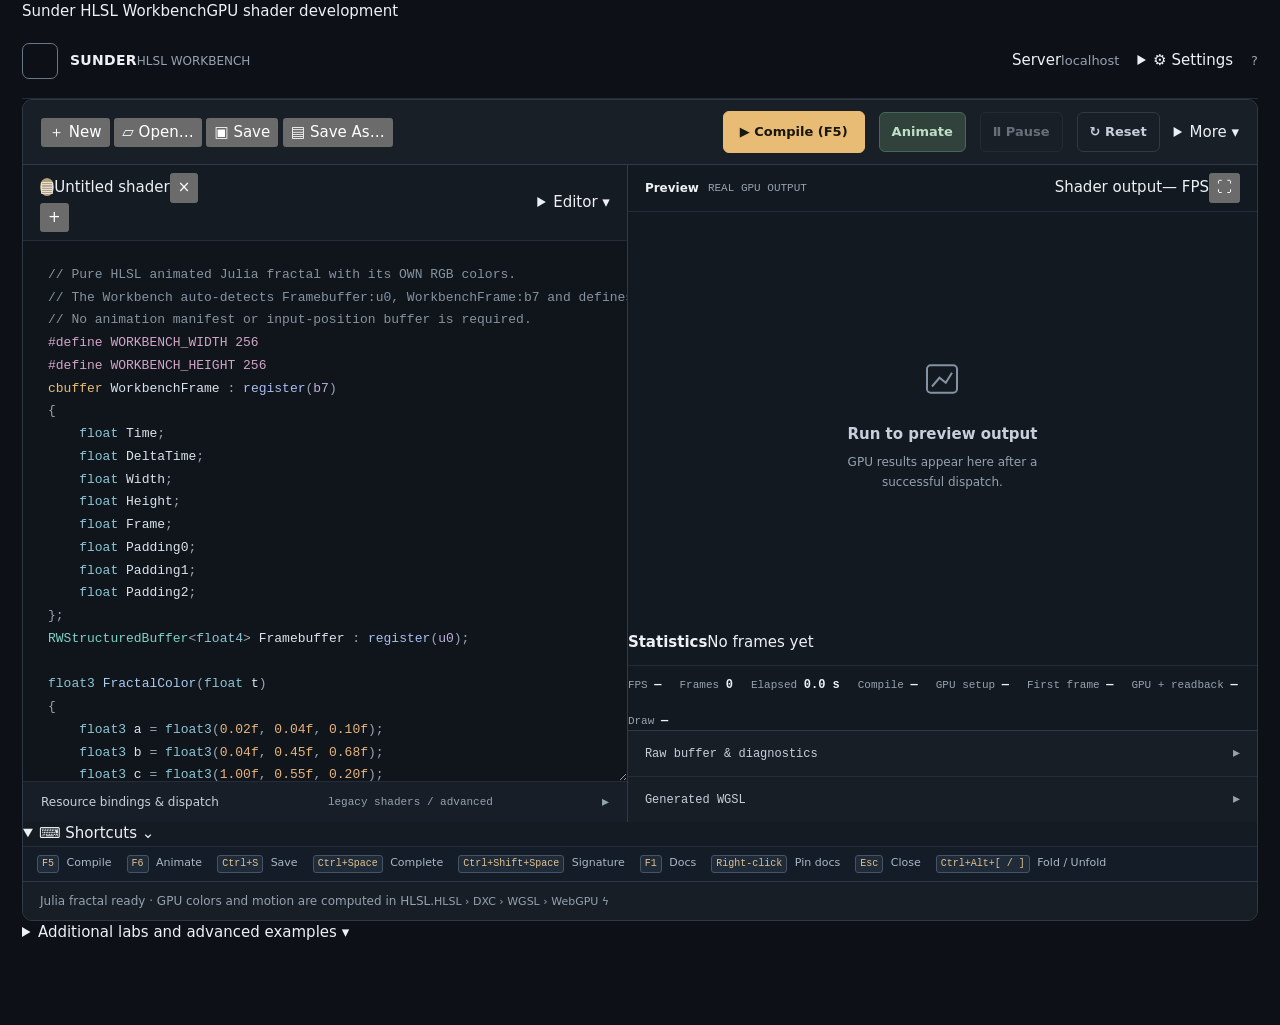
==== commit 782ccb42: "feat(ide): apply Sunder violet workspace UI" ====
--- a/playground/index.html
+++ b/playground/index.html
@@ -4,82 +4,80 @@
 <meta charset="utf-8">
 <meta name="viewport" content="width=device-width,initial-scale=1">
 <meta name="description" content="HLSL shader workbench. Edit, compile, execute and inspect real WebGPU compute results.">
-<meta name="theme-color" content="#0d1117">
-<title>HLSL Workbench — Compute Shader Lab</title>
+<meta name="theme-color" content="#0d0b18">
+<title>Sunder HLSL Workbench</title>
+<link rel="icon" type="image/x-icon" href="favicon.ico">
 <link rel="stylesheet" href="vendor/codemirror/codemirror.css">
 <link rel="stylesheet" href="vendor/codemirror/foldgutter.css">
 <link rel="stylesheet" href="vendor/codemirror/show-hint.css">
 <link rel="stylesheet" href="workbench.css">
+<link rel="stylesheet" href="sunder-ide.css">
 </head>
 <body>
 <main class="wrap">
+  <div class="desktop-window-title" aria-hidden="true"><img src="favicon.ico" alt=""><span>Sunder HLSL Workbench</span><span class="desktop-title-detail">GPU shader development</span></div>
   <header class="site-header">
     <div class="brand">
-      <span class="brand-icon" aria-hidden="true">HLSL</span>
-      <div>
-        <div class="brand-title">HLSL Workbench</div>
-        <div class="brand-sub">Compute shader tools</div>
+      <span class="brand-icon" aria-hidden="true"><img src="favicon.ico" alt=""></span>
+      <div class="brand-copy"><span class="brand-title">SUNDER</span><span class="brand-sub">HLSL WORKBENCH</span></div>
+    </div>
+    <nav class="header-actions" aria-label="Workbench navigation">
+      <span class="server-indicator"><span class="status-dot" id="server-dot"></span><span>Server</span><a id="server-url" href="/" title="Persistent local Go server">localhost</a></span>
+      <details class="header-menu" id="workspace-settings"><summary aria-label="Workbench settings" title="Workbench settings">⚙ <span class="small-hidden">Settings</span></summary><div class="header-popover">
+        <strong>Workspace settings</strong>
+        <label class="menu-toggle"><input type="checkbox" id="show-shortcuts" checked> Show shortcut bar</label>
+        <label class="menu-toggle"><input type="checkbox" id="show-wgsl"> Show translated WGSL</label>
+        <a href="hlsl-reference.html">HLSL reference</a>
+        <a href="README.md">Documentation &amp; help</a>
+        <button class="danger-action" id="close-playground" type="button" title="Stops Go server, not just this tab">Stop server</button>
+      </div></details>
+      <a class="header-help" href="hlsl-reference.html" title="HLSL language reference" aria-label="HLSL language reference">?</a>
+    </nav>
+  </header>
+  <section class="workbench" aria-label="Sunder HLSL IDE">
+    <div class="workbench-bar" role="toolbar" aria-label="File and execution actions">
+      <div class="file-actions">
+        <button id="new-file" type="button" title="New shader (Ctrl+N)"><span class="tool-glyph">＋</span> New</button>
+        <button id="open-file" type="button" title="Open HLSL file (Ctrl+O)"><span class="tool-glyph">▱</span> Open…</button>
+        <input id="desktop-file-picker" type="file" accept=".hlsl,.hlsli" hidden>
+        <button id="save-file" type="button" title="Save shader (Ctrl+S)"><span class="tool-glyph">▣</span> Save</button>
+        <button id="download" type="button" title="Download a copy of the shader (Ctrl+Shift+S)"><span class="tool-glyph">▤</span> Save As…</button>
+      </div>
+      <div class="run-controls">
+        <button id="run-gpu" class="primary" type="button" title="Compile and run a frame (F5 or Ctrl+Enter)">▶ <span>Compile (F5)</span></button>
+        <button id="animate-gpu" class="minor-button" type="button" title="Start or resume real GPU animation (F6)">▷ <span>Animate (F6)</span></button>
+        <button id="pause-gpu" class="minor-button" type="button" disabled>Ⅱ <span>Pause</span></button>
+        <button id="reset-gpu" class="minor-button" type="button">↻ <span>Reset</span></button>
+        <details id="advanced-actions" class="toolbar-more"><summary title="More shader tools">More ▾</summary><div class="more-menu">
+          <div class="preset-label">EXAMPLES</div>
+          <div class="preset-bar" role="group" aria-label="Load a shader example">
+            <button id="example-julia" class="preset-button" type="button" aria-pressed="true">Julia animation</button>
+            <button id="example-circle" class="preset-button" type="button" aria-pressed="false">Circle mask</button>
+            <button id="example-scale" class="preset-button" type="button" aria-pressed="false">Array transform</button>
+            <button id="restore-example" class="preset-button" type="button" aria-pressed="false">GPU particles</button>
+          </div>
+          <button id="step-gpu" class="minor-button" type="button">Step one frame</button>
+        </div></details>
       </div>
     </div>
-    <nav class="header-actions" aria-label="Workspace navigation">
-      <a href="hlsl-reference.html">HLSL reference</a>
-      <a href="README.md">Documentation</a>
-      <button class="quiet-button" id="close-playground" type="button" aria-label="End this playground session and stop the local compiler">End session</button>
-    </nav>
-  </header>
-
-  <section class="hero" aria-labelledby="page-heading">
-    <div>
-      <div class="eyebrow">Compute / Shader Model 6.0</div>
-      <h1 id="page-heading">Compute shader workbench</h1>
-      <p>Edit HLSL, execute on WebGPU, and inspect output buffers.</p>
-    </div>
-    <div class="pipeline" aria-label="Compilation pipeline">
-      <strong>HLSL</strong> &nbsp;→&nbsp; DXC &nbsp;→&nbsp; Naga &nbsp;→&nbsp; <strong>WebGPU</strong>
-    </div>
-  </section>
-
-  <section class="workbench" aria-label="HLSL compute shader workbench">
-    <div class="workbench-bar">
-      <div>
-        <div class="workbench-label">Compute workspace</div>
-        <div class="workbench-meta">cs_6_0 &nbsp;·&nbsp; local compiler &nbsp;·&nbsp; GPU readback</div>
-      </div>
-      <div class="preset-bar" role="group" aria-label="Load a shader example">
-        <span class="preset-label">Load example</span>
-        <button id="example-julia" class="preset-button" type="button" aria-pressed="true">Julia animation</button>
-        <button id="example-circle" class="preset-button" type="button" aria-pressed="false">Circle mask</button>
-        <button id="example-scale" class="preset-button" type="button" aria-pressed="false">Array transform</button>
-        <button id="restore-example" class="preset-button" type="button" aria-pressed="false">GPU particles</button>
-      </div>
-    </div>
-
     <div class="workspace-grid">
       <section class="editor-surface" aria-label="HLSL code editor">
-        <div class="pane-header">
-          <div class="pane-label"><span class="file-mark" aria-hidden="true"></span> shader.hlsl</div>
-          <div class="editor-tools">
-            <button id="copy" type="button">Copy</button>
-            <button id="download" type="button">Save .hlsl</button>
-            <button id="trigger-completion" class="editor-mode-button" type="button" title="Show HLSL completions (Ctrl+Space)">Complete</button>
-            <span class="editor-help-hint">Suggestions while typing · F1 help</span>
+        <div class="pane-header editor-tabbar">
+          <div class="document-tabs" role="tablist" aria-label="Active shader">
+            <div class="document-tab" role="tab" aria-selected="true" tabindex="0"><span class="file-mark" aria-hidden="true">▤</span><span id="desktop-file-label">Untitled shader</span><button id="close-document" type="button" aria-label="Close current shader and create a new document" title="Close shader">×</button></div>
+            <button id="new-document-tab" class="new-tab" type="button" title="New shader (Ctrl+N)" aria-label="New shader">+</button>
+          </div>
+          <details id="editor-actions" class="editor-actions"><summary title="Editor commands">Editor ▾</summary><div class="editor-tools">
+            <button id="copy" type="button">Copy code</button>
+            <button id="trigger-completion" class="editor-mode-button" type="button">Complete (Ctrl+Space)</button>
             <button id="fold-all" class="editor-mode-button" type="button">Fold all</button>
             <button id="unfold-all" class="editor-mode-button" type="button">Unfold all</button>
-          </div>
+          </div></details>
         </div>
         <label class="sr-only" for="code">Editable HLSL compute shader source</label>
         <div class="editor-frame">
           <pre id="code-highlight" class="code-highlight" aria-hidden="true"><code id="code-highlight-content"></code></pre>
           <textarea id="code" class="code-editor" spellcheck="false" autocomplete="off" autocapitalize="off" aria-label="Editable HLSL compute shader source"></textarea>
-        </div>
-        <div class="editor-shortcuts" aria-label="HLSL editor keyboard and mouse shortcuts">
-          <span><kbd>Ctrl+Space</kbd> Complete</span>
-          <span><kbd>Ctrl+Shift+Space</kbd> Parameters</span>
-          <span><kbd>F1</kbd> Explain</span>
-          <span><kbd>Right-click symbol</kbd> Pin help</span>
-          <span><kbd>Esc</kbd> Close help</span>
-          <span><kbd>Ctrl+Alt+[ / ]</kbd> Fold / Unfold</span>
-          <span><kbd>Ctrl+Enter</kbd> Compile</span>
         </div>
         <details class="bindings-panel">
           <summary>Resource bindings &amp; dispatch <span class="pane-hint">legacy shaders / advanced</span></summary>
@@ -87,32 +85,11 @@
           <label class="sr-only" for="bindings">JSON buffer layout and dispatch</label>
           <textarea id="bindings" spellcheck="false" aria-label="JSON buffer layout and dispatch"></textarea>
         </details>
-        <div class="run-bar">
-          <div class="run-controls">
-            <button id="run-gpu" class="primary" type="button">Compile &amp; Run HLSL</button>
-            <button id="animate-gpu" class="minor-button" type="button">Animate</button>
-            <button id="pause-gpu" class="minor-button" type="button" disabled>Pause</button>
-            <button id="step-gpu" class="minor-button" type="button">Step</button>
-            <button id="reset-gpu" class="minor-button" type="button">Reset</button>
-            <span class="run-hint">Ctrl + Enter</span>
-            <label class="check-wgsl"><input type="checkbox" id="show-wgsl"> Show WGSL</label>
-          </div>
-          <div class="animation-stats" aria-label="Live HLSL GPU animation counters">
-            <span>FPS <strong id="animation-fps">—</strong></span>
-            <span>Frames <strong id="animation-frames">0</strong></span>
-            <span>Elapsed <strong id="animation-time">0.0 s</strong></span>
-            <span>Compile <strong id="animation-compile-ms">—</strong></span>
-            <span>GPU + readback <strong id="animation-readback-ms">—</strong></span>
-            <span>Draw <strong id="animation-draw-ms">—</strong></span>
-          </div>
-          <p id="compile-status" role="status" aria-live="polite">Ready to compile.</p>
-        </div>
       </section>
 
       <section class="preview-surface" aria-label="Shader output and GPU visualization">
-        <div class="pane-header">
-          <div class="pane-label">Output</div>
-          <div class="pane-hint">REAL GPU PIXELS / u0</div>
+        <div class="pane-header preview-tabbar"><div class="pane-label">Preview <span class="pane-hint">REAL GPU OUTPUT</span></div>
+          <div class="preview-topline"><span id="preview-resolution">Shader output</span><span id="preview-live-fps">— FPS</span><button id="preview-expand" type="button" title="Expand or restore preview" aria-pressed="false" aria-label="Expand preview">⛶</button></div>
         </div>
         <div class="preview-stage">
           <div id="gpu-preview-empty" class="preview-empty">
@@ -140,6 +117,19 @@
             <p id="gpu-visual-summary" role="status" aria-live="polite"></p>
           </section>
         </div>
+        <section class="performance-panel" aria-label="Shader performance statistics">
+          <div class="performance-title"><strong>Statistics</strong><span id="performance-overview">No frames yet</span></div>
+          <div class="animation-stats" aria-label="Live HLSL GPU animation counters">
+            <span>FPS <strong id="animation-fps">—</strong></span>
+            <span>Frames <strong id="animation-frames">0</strong></span>
+            <span>Elapsed <strong id="animation-time">0.0 s</strong></span>
+            <span>Compile <strong id="animation-compile-ms">—</strong></span>
+            <span>GPU setup <strong id="animation-pipeline-ms">—</strong></span>
+            <span>First frame <strong id="animation-first-frame-ms">—</strong></span>
+            <span>GPU + readback <strong id="animation-readback-ms">—</strong></span>
+            <span>Draw <strong id="animation-draw-ms">—</strong></span>
+          </div>
+        </section>
         <div class="inspectors">
           <details id="debug-output-panel">
             <summary>Raw buffer &amp; diagnostics</summary>
@@ -152,12 +142,18 @@
         </div>
       </section>
     </div>
-    <div class="workbench-foot">
-      Runs compatible HLSL compute shaders through the local DXC/Naga host. Output is read back from WebGPU.
-      <a href="README.md">Setup &amp; limitations</a>
-    </div>
+    <details class="shortcuts-panel" id="shortcuts-panel" open><summary><span class="shortcuts-symbol">⌨</span> Shortcuts <span class="shortcuts-chevron">⌄</span></summary>
+      <div class="editor-shortcuts" aria-label="HLSL editor keyboard and mouse shortcuts">
+        <span><kbd>F5</kbd> Compile</span><span><kbd>F6</kbd> Animate</span><span><kbd>Ctrl+S</kbd> Save</span>
+        <span><kbd>Ctrl+Space</kbd> Complete</span><span><kbd>Ctrl+Shift+Space</kbd> Signature</span>
+        <span><kbd>F1</kbd> Docs</span><span><kbd>Right-click</kbd> Pin docs</span><span><kbd>Esc</kbd> Close</span>
+        <span><kbd>Ctrl+Alt+[ / ]</kbd> Fold / Unfold</span>
+      </div>
+    </details>
+    <div class="workbench-foot" role="status"><span class="status-message"><span class="status-dot" aria-hidden="true"></span><span id="compile-status" aria-live="polite">Ready to compile.</span></span><span class="runtime-path">HLSL <span>›</span> DXC <span>›</span> WGSL <span>›</span> WebGPU <span class="footer-bolt">ϟ</span></span></div>
   </section>
 
+  <details class="labs-drawer"><summary>Additional labs and advanced examples <span>▾</span></summary>
   <section class="after-workbench" aria-label="Additional shader learning labs">
     <h2>Other labs</h2>
     <p class="section-intro">Optional exercises. These run separately from the HLSL compute workbench.</p>
@@ -218,6 +214,7 @@
   </section>
 
   <footer class="foot">HLSL Workbench · <a href="README.md">Documentation</a> · <a href="https://github.com/Cryosimorgh/HLSL-Docs">Source</a></footer>
+  </details>
 </main>
 
 <script id="shader-source" type="text/plain">
@@ -517,7 +514,7 @@
         const blob = new Blob([shaderText()], { type: "text/plain" });
         const url = URL.createObjectURL(blob);
         const link = document.createElement("a");
-        link.href = url; link.download = "particle-step.hlsl";
+        link.href = url; link.download = window.HLSLDesktopFiles?.activeFile||"shader.hlsl";
         document.body.appendChild(link); link.click(); link.remove();
         setTimeout(function () { URL.revokeObjectURL(url); }, 1000);
         showMessage("HLSL source saved. Compile it separately with DXC.");
@@ -560,11 +557,7 @@
 })();
 </script>
 <aside id="hlsl-help-tooltip" class="hlsl-help-tooltip" role="tooltip" aria-label="HLSL code documentation" hidden>
-  <div class="doc-tooltip-head">
-    <strong id="hlsl-help-title"></strong>
-    <span id="hlsl-help-pin-state">Hover or right-click to pin</span>
-    <button type="button" id="hlsl-help-close" class="hlsl-help-close" aria-label="Close HLSL help">×</button>
-  </div>
+  <div class="doc-tooltip-head"><strong id="hlsl-help-title"></strong><div class="doc-tooltip-controls"><span id="hlsl-help-pin-state">Hover 0.8s or right-click to pin</span><button id="hlsl-help-close" class="hlsl-help-close" type="button" aria-label="Close HLSL documentation">×</button></div></div>
   <p><b>What</b> <span id="hlsl-help-what"></span></p>
   <p><b>Does</b> <span id="hlsl-help-does"></span></p>
   <p><b>Use</b> <span id="hlsl-help-use"></span></p>
@@ -590,5 +583,7 @@
 <script src="live-runner.js" defer></script>
 <script src="animation-runner.js" defer></script>
 <script src="browser-gpu.js" defer></script>
+<script src="desktop-files.js" defer></script>
+<script src="sunder-ide.js" defer></script>
 </body>
 </html>
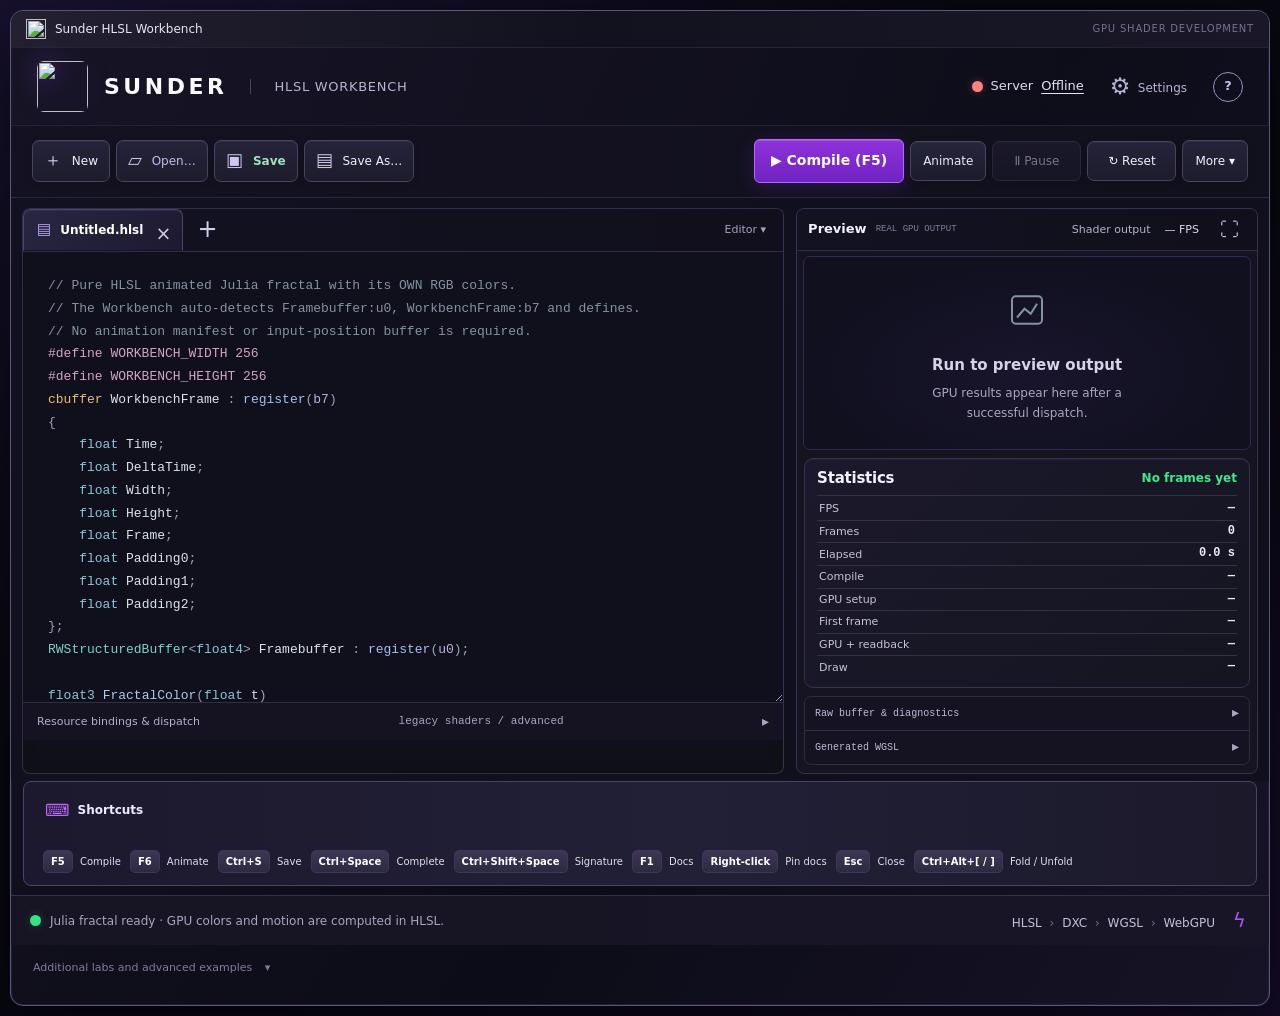
==== commit 79eaa5ab: "feat(ide): add SVG mark, reproducible Go build and docs" ====
--- a/playground/index.html
+++ b/playground/index.html
@@ -6,7 +6,7 @@
 <meta name="description" content="HLSL shader workbench. Edit, compile, execute and inspect real WebGPU compute results.">
 <meta name="theme-color" content="#0d0b18">
 <title>Sunder HLSL Workbench</title>
-<link rel="icon" type="image/x-icon" href="favicon.ico">
+<link rel="icon" type="image/x-icon" href="sunder-mark.svg">
 <link rel="stylesheet" href="vendor/codemirror/codemirror.css">
 <link rel="stylesheet" href="vendor/codemirror/foldgutter.css">
 <link rel="stylesheet" href="vendor/codemirror/show-hint.css">
@@ -15,10 +15,10 @@
 </head>
 <body>
 <main class="wrap">
-  <div class="desktop-window-title" aria-hidden="true"><img src="favicon.ico" alt=""><span>Sunder HLSL Workbench</span><span class="desktop-title-detail">GPU shader development</span></div>
+  <div class="desktop-window-title" aria-hidden="true"><img src="sunder-mark.svg" alt=""><span>Sunder HLSL Workbench</span><span class="desktop-title-detail">GPU shader development</span></div>
   <header class="site-header">
     <div class="brand">
-      <span class="brand-icon" aria-hidden="true"><img src="favicon.ico" alt=""></span>
+      <span class="brand-icon" aria-hidden="true"><img src="sunder-mark.svg" alt=""></span>
       <div class="brand-copy"><span class="brand-title">SUNDER</span><span class="brand-sub">HLSL WORKBENCH</span></div>
     </div>
     <nav class="header-actions" aria-label="Workbench navigation">
--- a/playground/workbench.css
+++ b/playground/workbench.css
@@ -338,31 +338,26 @@
 .editor-frame.has-codemirror .CodeMirror-matchingbracket{
   color:#eac78d!important;outline:1px solid #63788f
 }
-.editor-shortcuts{
-  display:flex;flex-wrap:wrap;gap:7px 15px;align-items:center;
-  border-top:1px solid var(--border-soft);padding:8px 14px;
-  background:#141d27;color:#a8b7c6;font:11px/1.5 system-ui,sans-serif;
-}
-.editor-shortcuts span{white-space:nowrap}
-.editor-shortcuts kbd{display:inline-block;font:10px/1.4 ui-monospace,SFMono-Regular,Consolas,monospace;
-  padding:1px 4px;border:1px solid #455365;border-radius:3px;
-  background:#1f2b39;color:#e2c28f;margin-right:4px}
-.hlsl-help-close{cursor:pointer;border:1px solid #566577;color:#cad4df;
-  background:#2a3949;border-radius:4px;min-width:25px;min-height:23px;
-  font:18px/1 sans-serif;padding:0 5px}
-.hlsl-help-close:hover{background:#435466}
 .hlsl-help-tooltip{
   position:fixed;z-index:100;box-sizing:border-box;width:min(375px,calc(100vw - 18px));
   max-height:min(560px,85vh);overflow:auto;padding:15px 16px 13px;
   background:#222a34;border:1px solid #7c8794;border-radius:8px;color:#dfe6ec;
-  user-select:text;pointer-events:auto;z-index:250;
   box-shadow:0 8px 35px rgba(0,0,0,.5);font:12px/1.5 -apple-system,BlinkMacSystemFont,"Segoe UI",system-ui,sans-serif
 }
 .hlsl-help-tooltip[hidden]{display:none}
+.hlsl-help-tooltip{user-select:text;pointer-events:auto}
+.doc-tooltip-controls{display:flex;align-items:center;gap:9px}
+.hlsl-help-close{cursor:pointer;border:1px solid #566577;color:#cad4df;background:#303c49;border-radius:4px;line-height:1;padding:3px 7px;font-size:18px}
+.hlsl-help-close:hover{background:#435466}
+.editor-shortcuts{display:flex;flex-wrap:wrap;gap:6px 15px;padding:10px 15px;background:#17212b;border-top:1px solid #303d49;color:#b8c8d8;font:11px/1.65 ui-monospace,Consolas,monospace}
+.editor-shortcuts span{white-space:nowrap}
+.editor-shortcuts kbd{display:inline-block;padding:0 5px;border:1px solid #596979;border-radius:3px;background:#273442;color:#f0d09a;font:inherit}
+@media(max-width:600px){.editor-shortcuts{gap:5px 9px;padding:8px 10px}.editor-shortcuts span{white-space:normal}}
+
 .doc-tooltip-head{display:flex;align-items:start;justify-content:space-between;gap:14px;
   padding-bottom:9px;border-bottom:1px solid #414d5a;margin-bottom:10px}
 .doc-tooltip-head strong{font-size:14px;color:#f0d09a}
-.doc-tooltip-head span{font-size:10px;color:#a7b7c9;white-space:nowrap;flex:1}
+.doc-tooltip-head span{font-size:10px;color:#a7b7c9;white-space:nowrap}
 .hlsl-help-tooltip p{margin:6px 0;line-height:1.45}
 .hlsl-help-tooltip p b{display:inline-block;color:#f0d09a;min-width:42px}
 .doc-example-label{margin:12px 0 5px;color:#b7c5d3;font-size:11px}
@@ -377,3 +372,10 @@
   .editor-tools .editor-mode-button{padding:4px 6px}
   .editor-help-hint{display:none}
 }
+
+/* Persistent desktop host and file association controls */
+.brand-icon{padding:2px;overflow:hidden;background:#170e2a;border-color:#5b4379}
+.brand-icon img{width:100%;height:100%;object-fit:cover;border-radius:4px}
+#desktop-file-label{display:inline-block;max-width:260px;overflow:hidden;text-overflow:ellipsis;white-space:nowrap}
+#save-file:not(:disabled){color:#9ee4bc;font-weight:650}
+#open-file{color:#c6bbeb}
--- a/playground/sunder-ide.css
+++ b/playground/sunder-ide.css
@@ -0,0 +1,274 @@
+/* Sunder HLSL IDE — workstation layout matching the shipped desktop concept.
+   Presentation only; compile, animation and file operations remain real. */
+:root{
+  --canvas:#0b0a16;--surface:#131220;--surface-2:#222039;--editor:#10101c;
+  --border:#34314e;--border-soft:#28263d;--ink:#f4f1fc;--text:#d7d2e5;
+  --muted:#aaa6c1;--accent:#ad62f6;--accent-ink:#fff;--danger:#ff8ba8;
+  background:#090811;color:var(--ink);font-family:Inter,"Segoe UI",system-ui,sans-serif
+}
+html{scroll-behavior:auto}
+body{min-width:340px;padding:10px;background:
+  radial-gradient(ellipse at 6% 0%,rgba(80,51,145,.24),transparent 52%),
+  radial-gradient(ellipse at 94% 95%,rgba(74,26,130,.20),transparent 55%),#080812}
+.wrap{max-width:1860px;margin:auto;padding:0;background:linear-gradient(120deg,#14121f,#0c0c18 58%,#171326);
+  border:1px solid #5e557c;border-radius:13px;min-height:calc(100vh - 20px);
+  box-shadow:0 18px 65px #0009, inset 0 0 0 1px #211d34;overflow:visible}
+a{color:#c889ff}
+a:hover{color:#e1b9ff}
+button:disabled{opacity:.45;cursor:default}
+button,summary{transition:background-color .15s,border-color .15s}
+button:focus-visible,summary:focus-visible,a:focus-visible{outline:2px solid #c18bff;outline-offset:2px}
+.desktop-window-title{height:37px;display:flex;align-items:center;gap:9px;padding:0 15px;border-bottom:1px solid #252337;
+  color:#e9e4f4;font-size:12px;background:linear-gradient(90deg,#232031,#12121e 46%,#1a1828);border-radius:12px 12px 0 0}
+.desktop-window-title img{width:20px;height:20px;object-fit:contain}
+.desktop-title-detail{margin-left:auto;letter-spacing:.08em;text-transform:uppercase;font-size:10px;color:#77718f}
+.site-header{padding:13px 26px;min-height:72px;gap:16px;border-bottom:1px solid #242139;
+  background:linear-gradient(105deg,rgba(24,21,40,.7),rgba(12,12,23,.15))}
+.brand{gap:16px}
+.brand-icon{display:block;width:51px;height:51px;min-width:51px;background:transparent;border:0;filter:drop-shadow(0 0 12px #953dff72);padding:0}
+.brand-icon img{width:100%;height:100%;object-fit:contain;border-radius:0}
+.brand-copy{display:flex;align-items:center;gap:23px;flex-wrap:wrap}
+.brand-title{font-size:25px;line-height:1;letter-spacing:.16em;font-weight:750;color:#fbfaff}
+.brand-sub{font-size:15px;line-height:1.2;color:#b9b2d3;letter-spacing:.055em;border-left:1px solid #49425d;padding-left:23px}
+.header-actions{gap:19px;color:#ded9ea;font-size:13px}
+.server-indicator{display:flex;align-items:center;gap:8px;white-space:nowrap}
+.server-indicator a{color:#e5e2f1;text-decoration:underline;text-underline-offset:3px;max-width:240px;overflow:hidden;text-overflow:ellipsis}
+.status-dot{display:inline-block;width:11px;height:11px;border-radius:50%;background:#35e380;box-shadow:0 0 12px #35e3803b;flex:none}
+.status-dot.is-offline{background:#ff817f;box-shadow:0 0 9px #ff817f50}
+.header-help{width:30px;height:30px;display:grid;place-items:center;font-size:16px;font-weight:650;border:1px solid #9991bd;
+  border-radius:50%;color:#c6bedf!important;text-decoration:none!important}
+.header-menu,.toolbar-more,.editor-actions{position:relative;flex-shrink:0}
+.header-menu>summary,.toolbar-more>summary,.editor-actions>summary{list-style:none;cursor:pointer;user-select:none}
+.header-menu>summary::-webkit-details-marker,.toolbar-more>summary::-webkit-details-marker,.editor-actions>summary::-webkit-details-marker{display:none}
+.header-menu>summary{font-size:23px;line-height:1;color:#bbb2d7;padding:7px}
+.small-hidden{font-size:12px;vertical-align:middle}
+.header-popover,.more-menu,.editor-tools{position:absolute;right:0;top:calc(100% + 8px);z-index:160;min-width:245px;padding:12px;
+  border:1px solid #5e527f;border-radius:9px;background:#201b33;box-shadow:0 20px 42px #000b;display:flex;flex-direction:column;gap:6px}
+.header-popover strong{font-size:12px;letter-spacing:.04em;color:#ebe4fc;margin-bottom:7px}
+.header-popover a,.header-popover button,.menu-toggle{display:flex;align-items:center;gap:8px;font-size:12px;
+  color:#d9d3e9;padding:9px 10px;border-radius:6px;text-decoration:none}
+.header-popover a:hover,.header-popover button:hover{background:#332949;text-decoration:none}
+.header-popover button{background:transparent;border:0;text-align:left;cursor:pointer}
+.header-popover .danger-action{color:#ff9fb6;border-top:1px solid #443b59;margin-top:3px}
+.menu-toggle input{accent-color:#a35de7}
+.workbench{margin:0;background:transparent;border:0;border-radius:0;overflow:visible}
+.workbench-bar{display:flex;justify-content:space-between;gap:16px;align-items:center;flex-wrap:wrap;
+  padding:11px 21px 12px;border-bottom:1px solid #29263f;min-height:72px;
+  background:linear-gradient(90deg,#141220,#11101d)}
+.file-actions,.run-controls{display:flex;align-items:center;gap:10px;flex-wrap:wrap}
+.run-controls{row-gap:8px}
+.file-actions button,.run-controls>button,.toolbar-more>summary{border:1px solid #49435e;border-radius:7px;
+  padding:10px 16px;min-height:42px;background:linear-gradient(180deg,#25233a,#1d1c2c);color:#f2effa;
+  box-shadow:inset 0 1px #ffffff0c,0 2px 7px #0002;font-weight:530;font-size:13px;white-space:nowrap}
+.file-actions button:hover,.run-controls>button:not(:disabled):hover,.toolbar-more>summary:hover{border-color:#9e72c6;background:#332749}
+.file-actions .tool-glyph{margin-right:6px;color:#cfc7ec;font-size:18px;vertical-align:-1px;line-height:1}
+#run-gpu.primary{background:linear-gradient(180deg,#8f32da,#7023c2);border-color:#b566ff;color:white;
+  box-shadow:inset 0 1px #d1a2ff4d,0 4px 20px #8031dd38;font-size:14px;min-width:154px}
+#run-gpu:hover{background:linear-gradient(180deg,#a44aee,#802bce)!important}
+#animate-gpu{background:linear-gradient(180deg,#26263b,#1c1b2c);border-color:#49445e;color:#eee7fb}
+#animate-gpu:hover:not(:disabled){background:#392952}
+#pause-gpu,#reset-gpu{min-width:89px}
+.toolbar-more>summary{font-size:12px;padding:11px 12px;min-height:42px}
+.more-menu{width:265px;right:0;top:calc(100% + 8px);padding:12px}
+.more-menu .preset-bar{display:flex;flex-direction:column;align-items:stretch;gap:4px}
+.more-menu .preset-label{margin:0 0 3px;color:#c2a2df}
+.more-menu .preset-button,.more-menu .minor-button{width:100%;text-align:left;background:transparent;color:#e2dbf1;border:1px solid transparent;
+  border-radius:5px;padding:8px 10px;font-size:12px}
+.more-menu .preset-button:hover,.more-menu .minor-button:hover{background:#302644}
+.more-menu .preset-button[aria-pressed=true]{background:#493166;border-color:#8f57c5;color:#fff}
+.workspace-grid{display:grid;grid-template-columns:minmax(0,2.15fr) minmax(330px,0.95fr);gap:12px;
+  align-items:stretch;padding:10px 11px 7px;min-height:580px;background:linear-gradient(130deg,#11111f,#100f1c)}
+.editor-surface,.preview-surface{min-width:0;overflow:hidden;background:#10101b;border:1px solid #302d49;border-radius:8px}
+.editor-surface{border-right:1px solid #383252;box-shadow:inset 0 0 12px #111}
+.preview-surface{background:linear-gradient(180deg,#151321,#161420);border-color:#383250}
+.editor-tabbar,.preview-tabbar{min-height:42px;padding:0 11px;border-bottom:1px solid #332c47;background:linear-gradient(90deg,#131221,#100f1b)}
+.editor-tabbar{padding:0 10px 0 0}
+.document-tabs{height:100%;min-width:0;display:flex;align-items:center;gap:8px}
+.document-tab{display:flex;align-items:center;gap:9px;max-width:min(310px,60vw);height:42px;min-width:110px;
+  padding:0 8px 0 13px;border:1px solid #4c436c;border-bottom-color:#171326;border-radius:7px 7px 0 0;
+  color:#fff;background:linear-gradient(135deg,#292642,#1c1930);box-shadow:inset 0 1px #ffffff0e}
+.document-tab .file-mark{font-size:15px;color:#b9a4ee;background:transparent;width:auto;height:auto}
+#desktop-file-label{display:block;max-width:210px;white-space:nowrap;overflow:hidden;text-overflow:ellipsis;font-size:12px;font-weight:600}
+#close-document{display:grid;place-items:center;flex:none;border:0;background:transparent;color:#d7cde7;font-size:19px;
+  padding:0;width:22px;height:23px;border-radius:4px;cursor:pointer}
+#close-document:hover{background:#5b3a6a}
+.new-tab{padding:0 6px;border:0;background:transparent;color:#d5cbec;font-size:24px}
+.new-tab:hover{color:white;background:#282137;border-radius:4px}
+.editor-actions>summary{font-size:11px;color:#aaa1c3;padding:10px 7px}
+.editor-actions .editor-tools{top:calc(100% + 5px);width:210px;gap:3px}
+.editor-actions .editor-tools button{display:block;width:100%;padding:9px 11px;font-size:12px;text-align:left;color:#ded7ee}
+.editor-actions .editor-tools button:hover{background:#3d2c55}
+.editor-frame{height:clamp(370px,50vh,720px);resize:vertical;min-height:340px;background:
+  linear-gradient(100deg,#141321,#10101b 80%);border:0}
+.editor-frame .CodeMirror{background:transparent!important;color:#e9e8ef!important}
+.editor-frame.has-codemirror>.CodeMirror{height:100%;font:14px/1.75 "Cascadia Code",Consolas,monospace}
+.editor-frame.has-codemirror .CodeMirror-scroll{min-height:0}
+.editor-frame.has-codemirror .CodeMirror-lines{padding:17px 0 36px}
+.editor-frame.has-codemirror .CodeMirror-gutters{background:#141320;border-right:1px solid #29273f}
+.editor-frame.has-codemirror .CodeMirror-linenumber{color:#8885a0}
+.editor-frame.has-codemirror .CodeMirror-cursor{border-left:2px solid #cf9cfa}
+.editor-frame.has-codemirror .cm-type{color:#4cbaff}
+.editor-frame.has-codemirror .cm-keyword{color:#e4c85c}
+.editor-frame.has-codemirror .cm-builtin{color:#c48aff}
+.editor-frame.has-codemirror .cm-variable-2{color:#65d6dd}
+.editor-frame.has-codemirror .cm-number{color:#ff987c}
+.editor-frame.has-codemirror .cm-comment{color:#86849d}
+.editor-frame.has-codemirror .cm-string{color:#b9e2ab}
+.editor-frame.has-codemirror .cm-atom{color:#be89fd}
+.editor-frame.has-codemirror .cm-meta{color:#e08eff}
+.editor-frame.has-codemirror .CodeMirror-selected{background:#52437b!important}
+.editor-frame.has-codemirror .CodeMirror-focused .CodeMirror-selected{background:#53408b!important}
+.bindings-panel{background:#151321;border-top:1px solid #312d45}
+.bindings-panel summary{padding:10px 14px;font-size:11px;color:#b7accd}
+#bindings{background:#110f1e;color:#ebe7f4}
+.preview-tabbar .pane-label{gap:9px;font-size:13px;font-weight:650}
+.preview-tabbar .pane-hint{font-size:9px;color:#847c9a;white-space:nowrap}
+.preview-topline{display:flex;align-items:center;gap:14px;font-size:11px;color:#b8b2cc}
+#preview-live-fps{color:#ded8ee;font-variant-numeric:tabular-nums}
+#preview-expand{background:transparent;border:1px solid transparent;border-radius:4px;color:#c7bce8;font-size:19px;padding:2px 6px;line-height:1.2}
+#preview-expand:hover{background:#3c2b58;border-color:#6e5397}
+.preview-stage{display:flex;min-height:240px;padding:5px 6px 8px;flex:0 0 auto}
+.preview-empty{min-height:248px;border:1px solid #33284e;border-radius:7px;background:
+  radial-gradient(ellipse at 50% 60%,#32205144,transparent 70%),#10101f}
+.gpu-visual-panel{min-width:0;display:flex;flex-direction:column;gap:0}
+.visual-heading{margin:0 5px 4px}
+.visual-heading h3{font-size:11px;color:#bcb0d4;font-weight:500}
+.visual-heading .data-provenance{font-size:9px}
+.visual-chart{display:flex;align-items:center;justify-content:center;min-height:195px;width:100%;padding:0;
+  background:#0c0b17;border:1px solid #463165;border-radius:6px;overflow:hidden}
+#gpu-visual{width:auto;height:auto;max-width:100%;max-height:360px;object-fit:contain;aspect-ratio:1/1;background:#0e0b24}
+#gpu-visual-legend{font-size:10px;margin:7px 3px 6px;line-height:1.45}
+.visual-metrics{border-color:#29263e;padding:7px 0;gap:4px}
+.visual-metric{padding:0 6px}
+.visual-metric strong{font-size:12px;color:#ddcafa}
+.visual-metric span{font-size:9px;color:#a6a0b5}
+#gpu-visual-summary{margin:6px 2px 2px;font-size:10px}
+.performance-panel{margin:0 7px 8px;border:1px solid #36314c;border-radius:9px;background:
+  linear-gradient(140deg,#1b192b,#151521);padding:11px 14px 12px;box-shadow:inset 0 1px #ffffff0a}
+.performance-title{display:flex;align-items:center;justify-content:space-between;gap:8px;padding-bottom:8px;margin-bottom:2px;border-bottom:1px solid #353044}
+.performance-title strong{font-size:15px;letter-spacing:-.015em}
+#performance-overview{color:#42e789;font-size:12px;font-weight:700;text-align:right}
+.animation-stats{display:grid;grid-template-columns:minmax(0,1fr);gap:0;border:0;padding:0;margin:0}
+.animation-stats span{display:flex;align-items:center;justify-content:space-between;gap:7px;min-width:0;
+  padding:4px 2px;border-bottom:1px solid #353042;color:#c7c2d6;font-size:11px;font-family:Inter,"Segoe UI",system-ui,sans-serif;line-height:1.2}
+.animation-stats span:last-child{border:0}
+.animation-stats strong{color:#eee8fa;font:550 12px/1.3 "Cascadia Code",Consolas,monospace}
+.inspectors{background:#151222;border-color:#39334a;margin:0 7px 8px;border:1px solid #302a43;border-radius:7px;overflow:hidden}
+.inspectors summary{padding:8px 11px;color:#c2b8d4;font-size:10px}
+.inspectors details{border-color:#332d49}
+.inspectors pre{background:#110f1f}
+.shortcuts-panel{margin:0 12px 9px;padding:0 13px;border:1px solid #4d4367;border-radius:8px;
+  background:linear-gradient(90deg,#1c192e,#222037 54%,#1b192a);display:flex;align-items:baseline;min-height:56px}
+.shortcuts-panel[open]{display:flex;flex-wrap:wrap}
+.shortcuts-panel>summary{display:flex;align-items:center;gap:8px;cursor:pointer;list-style:none;flex:none;
+  font-size:12px;font-weight:650;padding:15px 8px;color:#f1ebff}
+.shortcuts-panel>summary::-webkit-details-marker{display:none}
+.shortcuts-panel .shortcuts-symbol{color:#bd68fc;font-size:17px}
+.shortcuts-chevron{display:none}
+.editor-shortcuts{display:flex;gap:7px 14px;padding:12px 6px;background:transparent;border:0;flex:1;align-items:center;
+  color:#e2dceb;font:10px/1.5 Inter,"Segoe UI",system-ui,sans-serif}
+.editor-shortcuts span{white-space:nowrap}
+.editor-shortcuts kbd{font:600 10px/1.3 Inter,"Segoe UI",system-ui,sans-serif;
+  border:1px solid #3d3857;background:linear-gradient(#3d3654,#2c2a43);border-radius:5px;padding:4px 7px;color:#fff;margin-right:4px}
+.workbench-foot{min-height:46px;padding:9px 19px;display:flex;align-items:center;justify-content:space-between;gap:20px;
+  border-top:1px solid #353047;background:linear-gradient(90deg,#171423,#181527);font-size:12px}
+.status-message{display:flex;align-items:center;gap:9px;min-width:0;color:#e8e2f1}
+#compile-status{margin:0;font-size:12px;min-height:0}
+#compile-status.is-error{color:#ff91b4}
+.runtime-path{flex:none;color:#c7bfd9;font-size:12px;white-space:nowrap}
+.runtime-path span{color:#776f96;padding:0 4px}
+.runtime-path .footer-bolt{color:#ad51f5;font-size:20px;padding-left:14px}
+.labs-drawer{padding:0 15px 15px}
+.labs-drawer>summary{padding:14px 7px;cursor:pointer;color:#857b9c;font-size:11px;list-style:none}
+.labs-drawer>summary span{padding-left:9px}
+.labs-drawer .after-workbench{padding:10px 0}
+.labs-drawer .foot{padding-top:14px;margin-top:10px}
+.secondary-lab{background:#161421;border-color:#37314f}
+.CodeMirror-hints{background:#201b31!important;border:1px solid #8171b7!important;border-radius:8px!important;
+  box-shadow:0 18px 45px #000a!important;color:#f3e9fe!important;z-index:500!important}
+.CodeMirror-hint{color:#f2eafc!important}
+.CodeMirror-hint-active{background:linear-gradient(95deg,#6328af,#453173)!important;color:white!important}
+.hlsl-hint-name{color:#f5e2ff}
+.hlsl-hint-kind{color:#b6a6d6}
+.hlsl-signature-help{z-index:510;border-color:#775ca6;background:#211a34;color:#f1eafa}
+.hlsl-help-tooltip{z-index:520;background:linear-gradient(150deg,#1e1a30,#1a172a);border:1px solid #8b70bc;
+  box-shadow:0 23px 65px #000c;width:min(400px,calc(100vw - 18px));font-size:12px;color:#f4effb;padding:15px 17px}
+.doc-tooltip-head{border-bottom:1px solid #44395e}
+.doc-tooltip-head strong{color:#f8e8ff;font-size:15px}
+.doc-tooltip-head span{color:#b0a2c8}
+.hlsl-help-tooltip p{display:block;margin:10px 0;color:#ddd5ed}
+.hlsl-help-tooltip p b{display:table;color:#f6ebff;background:#7230b7;border-radius:5px;padding:2px 8px;
+  font-size:11px;min-width:0;margin-bottom:5px}
+.hlsl-help-tooltip .doc-example{background:#28203b;border:1px solid #51446c;color:#e9dcff}
+.doc-example-label{color:#cebbeb}
+.hlsl-help-tooltip a{color:#d68bff;text-decoration:underline}
+.hlsl-help-close{color:#f4edff;background:#36254a;border-color:#5d487b}
+.preview-maximized .workspace-grid{grid-template-columns:minmax(0,1fr)}
+.preview-maximized .editor-surface{display:none}
+.preview-maximized .preview-surface{width:100%}
+.preview-maximized .preview-stage{justify-content:center}
+.preview-maximized .gpu-visual-panel{max-width:min(840px,100%);margin:auto}
+.preview-maximized #gpu-visual{max-height:65vh}
+@media(max-width:1280px){
+  .workspace-grid{grid-template-columns:minmax(0,1.65fr) minmax(315px,1fr)}
+  .brand-sub{font-size:13px}
+  .brand-title{font-size:22px}
+  .file-actions,.run-controls{gap:6px}
+  .file-actions button,.run-controls>button{padding:9px 11px;font-size:12px}
+  #run-gpu.primary{min-width:130px}
+  .editor-shortcuts{gap:6px 9px}
+}
+@media(max-width:1000px){
+  .workspace-grid{grid-template-columns:minmax(0,1fr)}
+  .editor-surface{min-height:360px}
+  .preview-surface{min-height:350px}
+  .preview-stage{justify-content:center}
+  .gpu-visual-panel{max-width:min(700px,100%);margin:auto}
+  .editor-frame{height:clamp(340px,53vh,650px)}
+  .workbench-bar{justify-content:flex-start}
+  .run-controls{flex:1;justify-content:flex-start}
+  .shortcuts-panel{flex-direction:column;align-items:flex-start}
+  .shortcuts-panel[open]{display:block}
+  .shortcuts-panel>summary{padding:9px 6px}
+  .editor-shortcuts{padding:3px 6px 12px}
+}
+@media(max-width:650px){
+  body{padding:0}
+  .wrap{border:0;border-radius:0;min-height:100vh}
+  .desktop-window-title{border-radius:0}
+  .desktop-title-detail,.small-hidden{display:none}
+  .site-header{padding:11px 15px;min-height:60px}
+  .brand{gap:7px}
+  .brand-icon{width:38px;height:38px;min-width:38px}
+  .brand-copy{gap:7px}
+  .brand-title{font-size:17px}
+  .brand-sub{font-size:10px;padding-left:8px;letter-spacing:0}
+  .header-actions{gap:6px}
+  .server-indicator>span:nth-child(2){display:none}
+  .server-indicator a{max-width:90px;font-size:10px}
+  .header-help{display:none}
+  .workbench-bar{padding:9px 10px;gap:8px}
+  .file-actions,.run-controls{gap:6px}
+  .file-actions button,.run-controls>button{padding:9px 8px;min-height:38px;font-size:11px}
+  .file-actions .tool-glyph{margin-right:1px}
+  #run-gpu.primary{min-width:0;font-size:11px}
+  .toolbar-more>summary{min-height:38px;padding:8px}
+  .workspace-grid{padding:7px;gap:7px}
+  .preview-tabbar .pane-hint{display:none}
+  .preview-topline{gap:8px;font-size:10px}
+  .editor-actions .editor-tools{right:0}
+  .runtime-path{display:none}
+  .desktop-window-title{height:31px}
+  .editor-frame{height:clamp(330px,47vh,570px)}
+  .editor-frame.has-codemirror>.CodeMirror{font-size:12px}
+  .editor-shortcuts span{white-space:normal}
+  .shortcuts-panel{margin:0 7px 7px}
+}
+@media(prefers-reduced-motion:reduce){button,summary{transition:none}}
+/* Fit the full IDE chrome into an ordinary laptop viewport before any output is run. */
+.preview-stage{min-height:200px}
+.preview-empty{min-height:194px}
+.performance-panel{padding:8px 12px 9px}
+.performance-title{padding-bottom:5px}
+.animation-stats span{padding:3px 2px}
+.inspectors summary{padding:6px 10px}
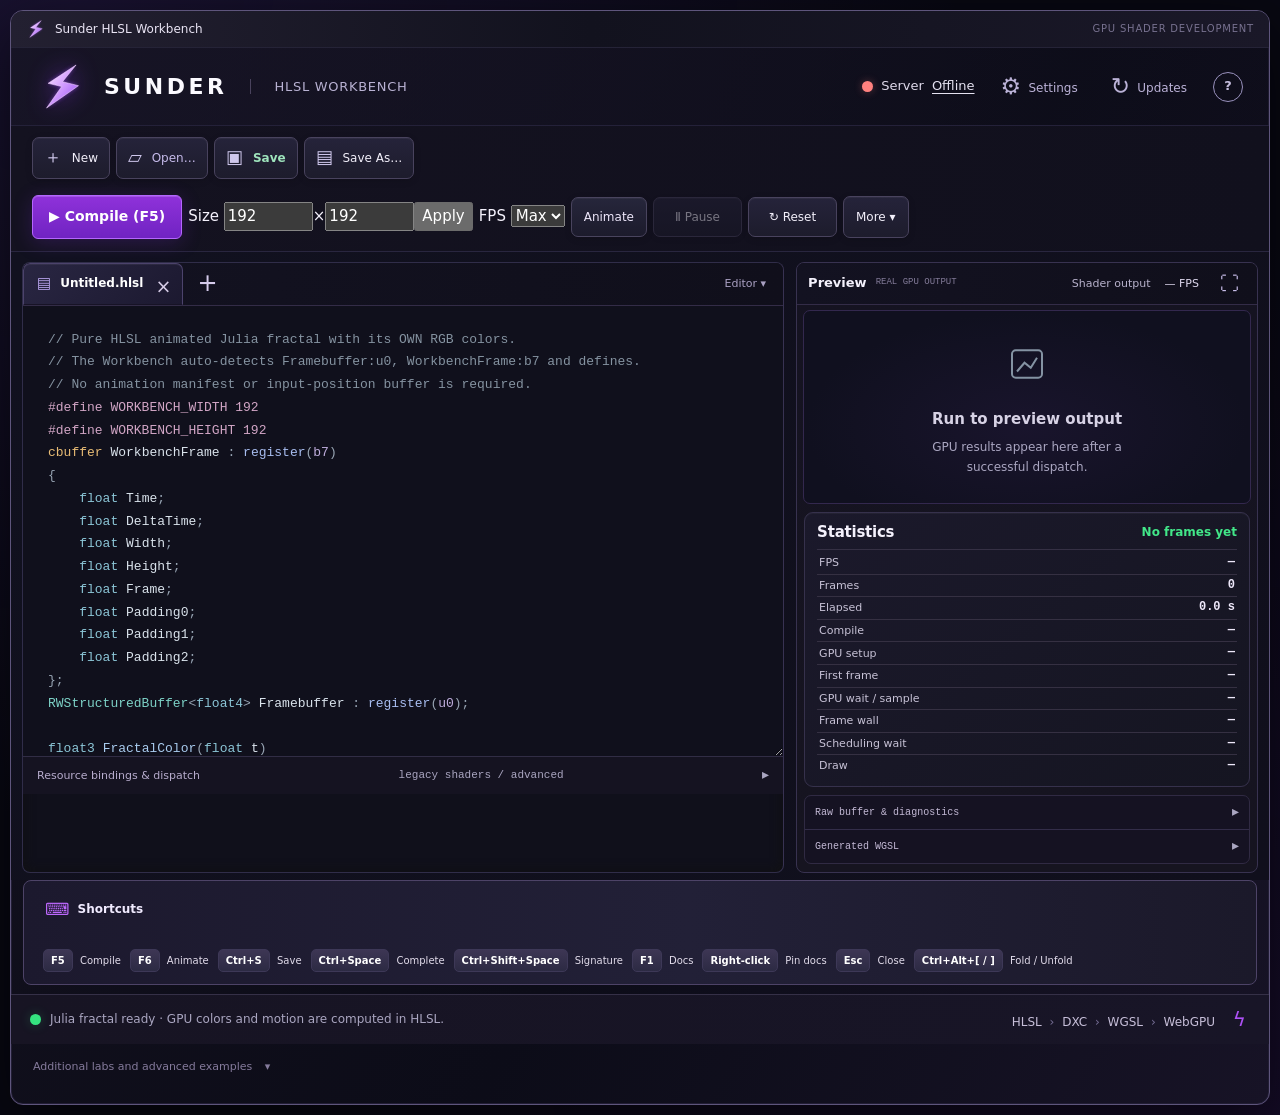
==== commit ff75f57b: "feat(v2.1): update playground/index.html for delta updater, WebGPU preview and performance" ====
--- a/playground/index.html
+++ b/playground/index.html
@@ -27,9 +27,19 @@
         <strong>Workspace settings</strong>
         <label class="menu-toggle"><input type="checkbox" id="show-shortcuts" checked> Show shortcut bar</label>
         <label class="menu-toggle"><input type="checkbox" id="show-wgsl"> Show translated WGSL</label>
+        <label class="menu-toggle">Compiler mode <select id="compiler-optimization" title="Fast edit: DXC -O1; Optimized: DXC -O3"><option value="fast" selected>Fast edit (-O1)</option><option value="optimized">Optimized (-O3)</option></select></label>
         <a href="hlsl-reference.html">HLSL reference</a>
         <a href="README.md">Documentation &amp; help</a>
         <button class="danger-action" id="close-playground" type="button" title="Stops Go server, not just this tab">Stop server</button>
+      </div></details>
+      <details class="header-menu" id="update-menu"><summary aria-label="Check for application updates" title="Download changed files only">↻ <span class="small-hidden">Updates</span><span id="update-alert" hidden> •</span></summary><div class="header-popover update-popover">
+        <strong>Application updates</strong>
+        <span id="update-status" role="status" aria-live="polite">Checking release information…</span>
+        <label class="menu-toggle"><input id="auto-download-updates" type="checkbox" checked> Automatically download changed files</label>
+        <button id="check-updates" type="button">Check for updates</button>
+        <button id="download-update" type="button" hidden>Download changed files</button>
+        <button id="install-update" type="button" hidden>Restart and install update</button>
+        <small>Only verified changed app files are downloaded. Your personal HLSL files are never modified. Installing requires confirmation.</small>
       </div></details>
       <a class="header-help" href="hlsl-reference.html" title="HLSL language reference" aria-label="HLSL language reference">?</a>
     </nav>
@@ -45,6 +55,12 @@
       </div>
       <div class="run-controls">
         <button id="run-gpu" class="primary" type="button" title="Compile and run a frame (F5 or Ctrl+Enter)">▶ <span>Compile (F5)</span></button>
+        <label class="resolution-control" title="Adjust the WORKBENCH_WIDTH/HEIGHT defines; recompiles shader source on next run">Size
+          <input id="shader-width" aria-label="Framebuffer width" type="number" min="1" max="2048" step="1" value="192">×<input id="shader-height" aria-label="Framebuffer height" type="number" min="1" max="2048" step="1" value="192"><button id="apply-resolution" type="button" title="Apply dimensions to HLSL defines">Apply</button>
+        </label>
+        <label class="animation-rate-control" title="Maximum runs as fast as each real GPU frame completes">FPS
+          <select id="animation-rate" aria-label="GPU animation target FPS"><option value="0" selected>Max</option><option value="15">15</option><option value="24">24</option><option value="30">30</option><option value="60">60</option><option value="120">120</option></select>
+        </label>
         <button id="animate-gpu" class="minor-button" type="button" title="Start or resume real GPU animation (F6)">▷ <span>Animate (F6)</span></button>
         <button id="pause-gpu" class="minor-button" type="button" disabled>Ⅱ <span>Pause</span></button>
         <button id="reset-gpu" class="minor-button" type="button">↻ <span>Reset</span></button>
@@ -126,7 +142,9 @@
             <span>Compile <strong id="animation-compile-ms">—</strong></span>
             <span>GPU setup <strong id="animation-pipeline-ms">—</strong></span>
             <span>First frame <strong id="animation-first-frame-ms">—</strong></span>
-            <span>GPU + readback <strong id="animation-readback-ms">—</strong></span>
+            <span>GPU wait / sample <strong id="animation-readback-ms">—</strong></span>
+            <span>Frame wall <strong id="animation-frame-ms">—</strong></span>
+            <span>Scheduling wait <strong id="animation-idle-ms">—</strong></span>
             <span>Draw <strong id="animation-draw-ms">—</strong></span>
           </div>
         </section>
@@ -585,5 +603,6 @@
 <script src="browser-gpu.js" defer></script>
 <script src="desktop-files.js" defer></script>
 <script src="sunder-ide.js" defer></script>
+<script src="sunder-updates.js" defer></script>
 </body>
 </html>
